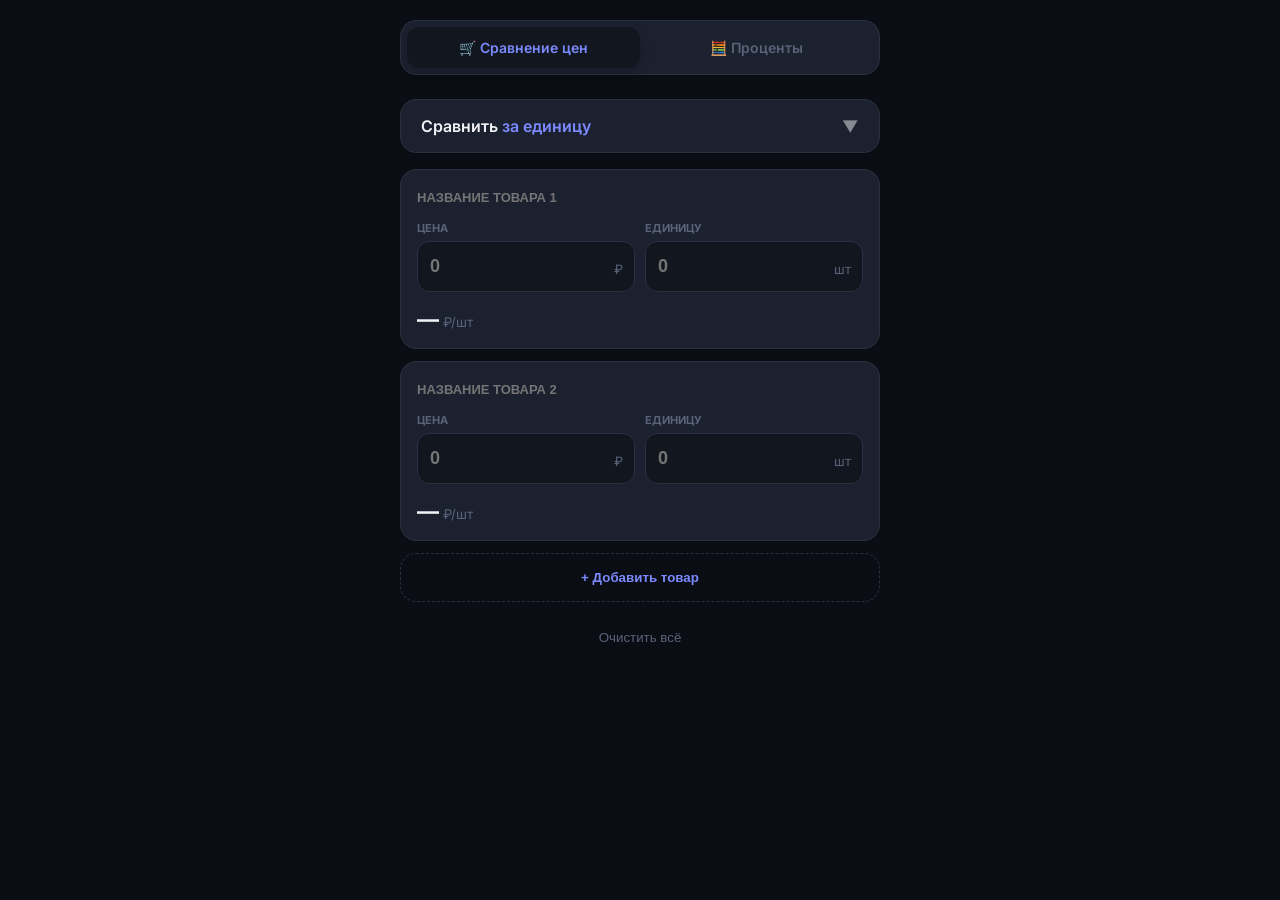
==== index.html @ d986598d "Merge pull request #1 from Thathouroff/main feat: add percent calculator and PWA support" ====
<!DOCTYPE html>
<html lang="ru">
<head>
    <meta charset="UTF-8">
    <meta name="viewport" content="width=device-width, initial-scale=1.0, maximum-scale=1.0, user-scalable=no, viewport-fit=cover">
    <meta name="theme-color" content="#0a0e14">
    <meta name="apple-mobile-web-app-capable" content="yes">
    <meta name="apple-mobile-web-app-status-bar-style" content="black-translucent">
    <link rel="apple-touch-icon" href="https://cdn-icons-png.flaticon.com/512/2311/2311931.png">
    <link rel="manifest" href="./manifest.json">
    <title>Калькулятор цен</title>
    
    <link href="https://fonts.googleapis.com/css2?family=Inter:wght@400;500;600;700&display=swap" rel="stylesheet">
    <style>
        * { margin: 0; padding: 0; box-sizing: border-box; -webkit-tap-highlight-color: transparent; }
        
        :root {
            --bg: #0a0e14; --card: #1c2130; --input: #12171f;
            --border: #2a3040; --text: #f0f2f5; --muted: #5a6278;
            --accent: #7c8aff; --accent-glow: rgba(124, 138, 255, 0.15);
            --green: #4ade80; --green-glow: rgba(74, 222, 128, 0.12);
            --red: #f87171; --radius: 16px;
        }

        body { font-family: 'Inter', sans-serif; background: var(--bg); color: var(--text); min-height: 100vh; padding: 20px 16px; }
        .app-container { max-width: 480px; margin: 0 auto; padding-bottom: 40px; }
        
        /* Tabs */
        .tabs-container { display: flex; max-width: 480px; margin: 0 auto 24px auto; background: var(--card); border-radius: var(--radius); border: 1px solid var(--border); padding: 6px; }
        .tab { flex: 1; text-align: center; padding: 12px; font-weight: 600; font-size: 14px; border-radius: 12px; cursor: pointer; color: var(--muted); transition: 0.3s; }
        .tab.active { background: var(--input); color: var(--accent); box-shadow: 0 4px 12px rgba(0,0,0,0.2); }

        /* Selector */
        .mode-selector { background: var(--card); border-radius: var(--radius); border: 1px solid var(--border); margin-bottom: 16px; overflow: hidden; }
        .mode-header { padding: 16px 20px; display: flex; justify-content: space-between; cursor: pointer; font-weight: 600; }
        .mode-options { max-height: 0; transition: 0.3s ease; overflow: hidden; }
        .open .mode-options { max-height: 200px; }
        .mode-option { padding: 14px 20px; border-top: 1px solid var(--border); display: flex; justify-content: space-between; font-size: 15px; cursor: pointer; }
        .mode-option.active { color: var(--accent); }
        .mode-option:hover { background: var(--input); }

        /* Card */
        .product-card { background: var(--card); border-radius: var(--radius); border: 1px solid var(--border); padding: 16px; margin-bottom: 12px; transition: 0.3s ease; }
        .product-card.best-deal { border-color: var(--green); background: linear-gradient(135deg, var(--card), rgba(74, 222, 128, 0.05)); }
        .card-head { display: flex; justify-content: space-between; margin-bottom: 12px; align-items: center; }
        
        /* Inputs */
        .input-row { display: flex; gap: 10px; }
        .input-group { flex: 1; position: relative; }
        .input-group label { display: block; font-size: 11px; color: var(--muted); margin-bottom: 6px; font-weight: 700; text-transform: uppercase; }
        .input-group input, .input-group select { 
            width: 100%; padding: 14px 12px; background: var(--input); border: 1px solid var(--border); 
            border-radius: 12px; color: #fff; font-size: 18px; font-weight: 600; outline: none; transition: 0.2s; 
        }
        .input-group select { font-size: 15px; appearance: none; }
        .input-group input:focus, .input-group select:focus { border-color: var(--accent); background: #161c26; box-shadow: 0 0 0 4px var(--accent-glow); }
        .input-suffix { position: absolute; right: 12px; bottom: 15px; color: var(--muted); font-size: 13px; pointer-events: none; }

        /* Results */
        .res-row { display: flex; justify-content: space-between; align-items: center; margin-top: 14px; }
        .price-val { font-size: 22px; font-weight: 700; }
        .best-badge { background: var(--green-glow); color: var(--green); font-size: 12px; font-weight: 600; padding: 4px 10px; border-radius: 20px; }
        .worse-badge { color: var(--red); font-size: 12px; font-weight: 500; }

        .add-btn, .calc-btn { width: 100%; padding: 16px; border-radius: var(--radius); font-weight: 600; cursor: pointer; transition: 0.2s; }
        .add-btn { background: none; border: 1px dashed var(--border); color: var(--accent); margin-bottom: 12px; }
        .clear-btn { width: 100%; padding: 16px; background: none; border: none; color: var(--muted); font-weight: 500; cursor: pointer; margin-bottom: 24px; }
        .calc-btn { background: var(--accent); border: none; color: #fff; font-size: 16px; margin-bottom: 24px; box-shadow: 0 4px 12px var(--accent-glow); }
        .calc-btn:active { transform: scale(0.98); }

        .summary { background: var(--card); border-radius: var(--radius); padding: 18px; border: 1px solid var(--border); display: none; }
        .visible { display: block; animation: fadeIn 0.3s; }
        .verdict { background: var(--green-glow); padding: 14px; border-radius: 12px; color: var(--green); font-weight: 600; margin-bottom: 12px; }
        
        @keyframes fadeIn { from { opacity: 0; transform: translateY(10px); } to { opacity: 1; transform: translateY(0); } }
        .delete-btn { color: var(--red); background: rgba(248, 113, 113, 0.1); border: none; width: 28px; height: 28px; border-radius: 50%; cursor: pointer; display: flex; align-items: center; justify-content: center; font-size: 18px; line-height: 1; }
        
        input::-webkit-inner-spin-button, input::-webkit-outer-spin-button { -webkit-appearance: none; margin: 0; }
        input[type=number], input[type=text] { -moz-appearance: textfield; }
    </style>
</head>
<body>
    <div class="tabs-container">
        <div class="tab active" onclick="switchTab('price')">🛒 Сравнение цен</div>
        <div class="tab" onclick="switchTab('percent')">🧮 Проценты</div>
    </div>

    <!-- APP 1: PRICE CALCULATOR -->
    <div class="app-container" id="priceApp">
        <div class="mode-selector" id="modeSelector">
            <div class="mode-header" onclick="this.parentElement.classList.toggle('open')">
                <span>Сравнить <span id="modeLabel" style="color:var(--accent)">за единицу</span></span>
                <span style="opacity: 0.5;">▼</span>
            </div>
            <div class="mode-options">
                <div class="mode-option" onclick="setMode('kg')">за килограмм <span>кг</span></div>
                <div class="mode-option" onclick="setMode('liter')">за литр <span>л</span></div>
                <div class="mode-option" onclick="setMode('unit')">за единицу <span>шт</span></div>
            </div>
        </div>

        <div id="productsContainer"></div>
        <button class="add-btn" onclick="addProduct()">+ Добавить товар</button>
        <button class="clear-btn" onclick="clearAll()">Очистить всё</button>

        <div class="summary" id="summaryCard">
            <div id="verdictText" class="verdict"></div>
        </div>
    </div>

    <!-- APP 2: PERCENT CALCULATOR -->
    <div class="app-container" id="percentApp" style="display: none;">
        <div class="mode-selector" style="margin-bottom: 16px; overflow: visible;">
            <div class="input-group" style="padding: 16px;">
                <label>Что вычислить</label>
                <select id="pctOp" onchange="renderPct()">
                    <option value="1">Найти процент от числа</option>
                    <option value="2">Сколько процентов составляет число от числа</option>
                    <option value="3">Прибавить процент к числу</option>
                    <option value="4">Вычесть процент из числа</option>
                    <option value="5">На сколько % одно число больше другого</option>
                    <option value="6">На сколько % одно число меньше другого</option>
                    <option value="7">Найти 100 процентов</option>
                    <option value="8">Найти процентное изменение числа</option>
                </select>
            </div>
        </div>

        <div class="product-card" style="margin-bottom: 24px;">
            <div class="card-head"><span style="color: #8b93a6; font-size: 11px; font-weight: 700; text-transform: uppercase;">Значения</span></div>
            <div class="input-row" style="align-items: center; margin-bottom: 16px;">
                <div class="input-group">
                    <input type="text" id="pctIn1" placeholder="0" inputmode="decimal">
                </div>
                <div id="pctSep" style="color: var(--muted); font-weight: 600; font-size: 14px; padding: 0 4px; text-align: center; white-space: nowrap;">% от</div>
                <div class="input-group">
                    <input type="text" id="pctIn2" placeholder="0" inputmode="decimal">
                </div>
                <div id="pctEnd" style="color: var(--muted); font-weight: 600; font-size: 14px; padding-left: 8px; display: none;">%</div>
            </div>

            <div class="input-group" style="display: flex; align-items: center; gap: 12px;">
                <label style="margin: 0;">Округлять до</label>
                <select id="pctRound" style="padding: 10px 12px; flex: 0 0 60px;">
                    <option value="0">0</option>
                    <option value="1">1</option>
                    <option value="2" selected>2</option>
                    <option value="3">3</option>
                    <option value="4">4</option>
                </select>
                <span style="font-size: 12px; color: var(--muted);">знаков</span>
            </div>
        </div>

        <button class="calc-btn" onclick="calcPct()">РАССЧИТАТЬ</button>

        <div class="summary" id="pctResultCard">
            <div id="pctResultText" class="verdict" style="font-size: 28px; text-align: center; padding: 20px;">0</div>
            <div id="pctFormula" style="text-align: center; color: var(--muted); font-size: 14px; margin-top: 8px;"></div>
        </div>
    </div>

    <script>
        // --- PWA КОНФИГУРАЦИЯ ---
        if ('serviceWorker' in navigator) {
            navigator.serviceWorker.register('./sw.js').catch(err => console.error('SW Error', err));
        }

        const haptic = (ms) => { if (navigator.vibrate) navigator.vibrate(ms); };
        function parseInput(val) { return parseFloat(val.toString().replace(',', '.')); }

        // --- ЛОГИКА ВКЛАДОК ---
        function switchTab(tab) {
            haptic(10);
            document.querySelectorAll('.tab').forEach(t => t.classList.remove('active'));
            document.querySelector(`.tab[onclick="switchTab('${tab}')"]`).classList.add('active');
            document.getElementById('priceApp').style.display = tab === 'price' ? 'block' : 'none';
            document.getElementById('percentApp').style.display = tab === 'percent' ? 'block' : 'none';
            localStorage.setItem('activeTab', tab);
        }
        switchTab(localStorage.getItem('activeTab') || 'price');

        // --- ЛОГИКА ЦЕН ---
        let mode = localStorage.getItem('priceMode') || 'unit';
        let products = JSON.parse(localStorage.getItem('priceProducts')) || [
            { id: 1, name: '', p: '', q: '' }, { id: 2, name: '', p: '', q: '' }
        ];
        const conf = {
            kg: { label: 'за килограмм', s: 'г', res: '₽/кг', mult: 1000 },
            liter: { label: 'за литр', s: 'мл', res: '₽/л', mult: 1000 },
            unit: { label: 'за единицу', s: 'шт', res: '₽/шт', mult: 1 }
        };

        function setMode(m) {
            mode = m; localStorage.setItem('priceMode', m); haptic(15);
            document.getElementById('modeSelector').classList.remove('open');
            render();
        }

        function addProduct() {
            haptic(20); products.push({ id: Date.now(), name: '', p: '', q: '' }); render();
        }

        function removeProduct(id) {
            haptic([10, 30, 10]); products = products.filter(p => p.id !== id); render();
        }

        function clearAll() {
            haptic([20, 40, 20]);
            products = [{ id: Date.now(), name: '', p: '', q: '' }, { id: Date.now()+1, name: '', p: '', q: '' }];
            render();
        }

        function update(id, f, v) {
            const item = products.find(p => p.id === id);
            if (item) { item[f] = v; calculate(); }
        }

        function calculate() {
            localStorage.setItem('priceProducts', JSON.stringify(products));
            const vals = products.map(p => {
                const price = parseInput(p.p); const qty = parseInput(p.q);
                if (isNaN(price) || isNaN(qty) || qty <= 0) return 0;
                const res = (price / qty) * conf[mode].mult;
                return isNaN(res) || !isFinite(res) || res <= 0 ? 0 : res;
            });
            const valid = vals.filter(v => v > 0);
            const min = valid.length ? Math.min(...valid) : Infinity;

            products.forEach((p, i) => {
                const card = document.querySelector(`[data-id="${p.id}"]`);
                if(!card) return;
                const cur = vals[i];
                card.classList.remove('best-deal');
                const badge = card.querySelector('.badge-box'); badge.innerHTML = '';
                
                if (cur > 0) {
                    card.querySelector('.price-val').textContent = cur < 10 ? cur.toFixed(2) : Math.round(cur);
                    if (cur === min && valid.length > 1) {
                        card.classList.add('best-deal'); badge.innerHTML = '<span class="best-badge">Выгодно</span>';
                    } else if (cur > min && min !== Infinity) {
                        badge.innerHTML = `<span class="worse-badge">+${Math.round((cur-min)/min*100)}%</span>`;
                    }
                } else { card.querySelector('.price-val').textContent = '—'; }
            });

            const sum = document.getElementById('summaryCard');
            if (valid.length > 1) {
                sum.classList.add('visible');
                const bestIdx = vals.indexOf(min);
                const bestName = products[bestIdx].name || `Товар ${bestIdx + 1}`;
                document.getElementById('verdictText').textContent = `${bestName} — самый выгодный`;
            } else sum.classList.remove('visible');
        }

        function render() {
            document.getElementById('modeLabel').textContent = conf[mode].label;
            document.getElementById('productsContainer').innerHTML = products.map((p, i) => `
                <div class="product-card" data-id="${p.id}">
                    <div class="card-head">
                        <input type="text" value="${p.name}" oninput="update(${p.id},'name',this.value)" placeholder="Название товара ${i + 1}" style="background:transparent; border:none; color:#8b93a6; font-size:13px; font-weight:600; text-transform:uppercase; outline:none; width: 70%; padding: 4px 0;">
                        ${products.length > 2 ? `<button class="delete-btn" onclick="removeProduct(${p.id})">×</button>` : ''}
                    </div>
                    <div class="input-row">
                        <div class="input-group"><label>ЦЕНА</label><input type="text" value="${p.p}" oninput="update(${p.id},'p',this.value)" placeholder="0" inputmode="decimal"><span class="input-suffix">₽</span></div>
                        <div class="input-group"><label>${conf[mode].label.split(' ')[1].toUpperCase()}</label><input type="text" value="${p.q}" oninput="update(${p.id},'q',this.value)" placeholder="0" inputmode="decimal"><span class="input-suffix">${conf[mode].s}</span></div>
                    </div>
                    <div class="res-row"><div><span class="price-val">—</span> <small style="color:var(--muted)">${conf[mode].res}</small></div><div class="badge-box"></div></div>
                </div>`).join('');
            calculate();
        }
        render();

        // --- ЛОГИКА ПРОЦЕНТОВ ---
        const pctLabels = {
            "1": { p1: "процент", p2: "число", sep: "% от", end: "" },
            "2": { p1: "число 1", p2: "число 2", sep: "от", end: "" },
            "3": { p1: "число", p2: "процент", sep: "+", end: "%" },
            "4": { p1: "число", p2: "процент", sep: "-", end: "%" },
            "5": { p1: "число 1", p2: "число 2", sep: "больше чем", end: "" },
            "6": { p1: "число 1", p2: "число 2", sep: "меньше чем", end: "" },
            "7": { p1: "число", p2: "процент", sep: "это", end: "%" },
            "8": { p1: "было", p2: "стало", sep: "→", end: "" }
        };

        function renderPct() {
            const op = document.getElementById('pctOp').value;
            const c = pctLabels[op];
            
            document.getElementById('pctSep').textContent = c.sep;
            document.getElementById('pctIn1').placeholder = c.p1;
            document.getElementById('pctIn2').placeholder = c.p2;
            
            if(c.end) {
                document.getElementById('pctEnd').textContent = c.end;
                document.getElementById('pctEnd').style.display = 'block';
            } else {
                document.getElementById('pctEnd').style.display = 'none';
            }
            document.getElementById('pctResultCard').classList.remove('visible');
        }

        function calcPct() {
            haptic(20);
            const op = document.getElementById('pctOp').value;
            const v1 = parseInput(document.getElementById('pctIn1').value);
            const v2 = parseInput(document.getElementById('pctIn2').value);
            const round = parseInt(document.getElementById('pctRound').value);
            
            if (isNaN(v1) || isNaN(v2)) return;

            let res = 0; let formula = "";
            switch(op) {
                case "1": res = (v1 / 100) * v2; formula = `${v1}% от ${v2}`; break;
                case "2": res = (v1 / v2) * 100; formula = `${v1} от ${v2}`; break;
                case "3": res = v1 + (v1 * v2 / 100); formula = `${v1} + ${v2}%`; break;
                case "4": res = v1 - (v1 * v2 / 100); formula = `${v1} - ${v2}%`; break;
                case "5": res = ((v1 - v2) / v2) * 100; formula = `На сколько ${v1} больше ${v2}`; break;
                case "6": res = ((v2 - v1) / v2) * 100; formula = `На сколько ${v1} меньше ${v2}`; break;
                case "7": res = (v1 / v2) * 100; formula = `Если ${v1} это ${v2}%, то 100%`; break;
                case "8": res = ((v2 - v1) / Math.abs(v1)) * 100; formula = `Изменение от ${v1} до ${v2}`; break;
            }

            const factor = Math.pow(10, round);
            let finalRes = Math.round(res * factor) / factor;
            let displayRes = finalRes.toString();
            
            if (["2", "5", "6", "8"].includes(op)) displayRes += "%";
            if (op === "8" && finalRes > 0) displayRes = "+" + displayRes;

            document.getElementById('pctResultText').textContent = displayRes;
            document.getElementById('pctFormula').textContent = formula;
            document.getElementById('pctResultCard').classList.add('visible');
        }
        renderPct();
    </script>
</body>
</html>
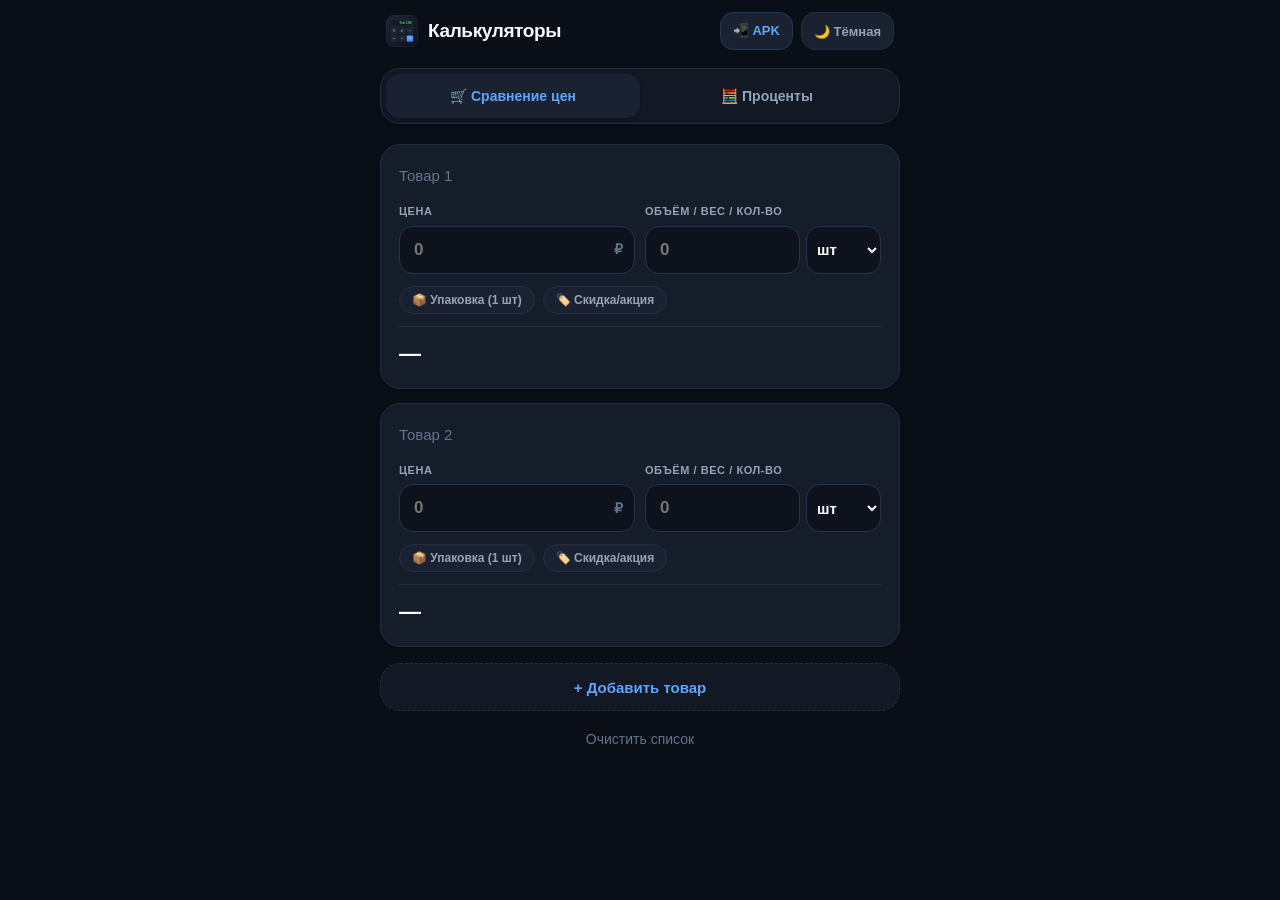
==== commit 174c158e: "feat: Price & Percent Calculator v2.0.0 - Modular PWA, smart pricing, 12 percent modes, Android APK " ====
--- a/index.html
+++ b/index.html
@@ -1,338 +1,69 @@
 <!DOCTYPE html>
-<html lang="ru">
+<html lang="ru" data-theme="dark">
 <head>
     <meta charset="UTF-8">
-    <meta name="viewport" content="width=device-width, initial-scale=1.0, maximum-scale=1.0, user-scalable=no, viewport-fit=cover">
-    <meta name="theme-color" content="#0a0e14">
+    <meta name="viewport" content="width=device-width, initial-scale=1.0, viewport-fit=cover">
+    <meta http-equiv="Content-Security-Policy" content="default-src 'self'; script-src 'self'; style-src 'self'; img-src 'self' data:; font-src 'self'; manifest-src 'self'; connect-src 'self'; base-uri 'none'; form-action 'none'; object-src 'none';">
+    <meta name="theme-color" content="#0a0e17">
+    <meta name="color-scheme" content="dark light">
     <meta name="apple-mobile-web-app-capable" content="yes">
     <meta name="apple-mobile-web-app-status-bar-style" content="black-translucent">
-    <link rel="apple-touch-icon" href="https://cdn-icons-png.flaticon.com/512/2311/2311931.png">
+    <meta name="description" content="Умный калькулятор выгодных цен и универсальный калькулятор процентов">
+    <link rel="icon" type="image/svg+xml" href="./icons/icon.svg">
+    <link rel="apple-touch-icon" href="./icons/icon-192.png">
     <link rel="manifest" href="./manifest.json">
-    <title>Калькулятор цен</title>
-    
-    <link href="https://fonts.googleapis.com/css2?family=Inter:wght@400;500;600;700&display=swap" rel="stylesheet">
-    <style>
-        * { margin: 0; padding: 0; box-sizing: border-box; -webkit-tap-highlight-color: transparent; }
-        
-        :root {
-            --bg: #0a0e14; --card: #1c2130; --input: #12171f;
-            --border: #2a3040; --text: #f0f2f5; --muted: #5a6278;
-            --accent: #7c8aff; --accent-glow: rgba(124, 138, 255, 0.15);
-            --green: #4ade80; --green-glow: rgba(74, 222, 128, 0.12);
-            --red: #f87171; --radius: 16px;
-        }
-
-        body { font-family: 'Inter', sans-serif; background: var(--bg); color: var(--text); min-height: 100vh; padding: 20px 16px; }
-        .app-container { max-width: 480px; margin: 0 auto; padding-bottom: 40px; }
-        
-        /* Tabs */
-        .tabs-container { display: flex; max-width: 480px; margin: 0 auto 24px auto; background: var(--card); border-radius: var(--radius); border: 1px solid var(--border); padding: 6px; }
-        .tab { flex: 1; text-align: center; padding: 12px; font-weight: 600; font-size: 14px; border-radius: 12px; cursor: pointer; color: var(--muted); transition: 0.3s; }
-        .tab.active { background: var(--input); color: var(--accent); box-shadow: 0 4px 12px rgba(0,0,0,0.2); }
-
-        /* Selector */
-        .mode-selector { background: var(--card); border-radius: var(--radius); border: 1px solid var(--border); margin-bottom: 16px; overflow: hidden; }
-        .mode-header { padding: 16px 20px; display: flex; justify-content: space-between; cursor: pointer; font-weight: 600; }
-        .mode-options { max-height: 0; transition: 0.3s ease; overflow: hidden; }
-        .open .mode-options { max-height: 200px; }
-        .mode-option { padding: 14px 20px; border-top: 1px solid var(--border); display: flex; justify-content: space-between; font-size: 15px; cursor: pointer; }
-        .mode-option.active { color: var(--accent); }
-        .mode-option:hover { background: var(--input); }
-
-        /* Card */
-        .product-card { background: var(--card); border-radius: var(--radius); border: 1px solid var(--border); padding: 16px; margin-bottom: 12px; transition: 0.3s ease; }
-        .product-card.best-deal { border-color: var(--green); background: linear-gradient(135deg, var(--card), rgba(74, 222, 128, 0.05)); }
-        .card-head { display: flex; justify-content: space-between; margin-bottom: 12px; align-items: center; }
-        
-        /* Inputs */
-        .input-row { display: flex; gap: 10px; }
-        .input-group { flex: 1; position: relative; }
-        .input-group label { display: block; font-size: 11px; color: var(--muted); margin-bottom: 6px; font-weight: 700; text-transform: uppercase; }
-        .input-group input, .input-group select { 
-            width: 100%; padding: 14px 12px; background: var(--input); border: 1px solid var(--border); 
-            border-radius: 12px; color: #fff; font-size: 18px; font-weight: 600; outline: none; transition: 0.2s; 
-        }
-        .input-group select { font-size: 15px; appearance: none; }
-        .input-group input:focus, .input-group select:focus { border-color: var(--accent); background: #161c26; box-shadow: 0 0 0 4px var(--accent-glow); }
-        .input-suffix { position: absolute; right: 12px; bottom: 15px; color: var(--muted); font-size: 13px; pointer-events: none; }
-
-        /* Results */
-        .res-row { display: flex; justify-content: space-between; align-items: center; margin-top: 14px; }
-        .price-val { font-size: 22px; font-weight: 700; }
-        .best-badge { background: var(--green-glow); color: var(--green); font-size: 12px; font-weight: 600; padding: 4px 10px; border-radius: 20px; }
-        .worse-badge { color: var(--red); font-size: 12px; font-weight: 500; }
-
-        .add-btn, .calc-btn { width: 100%; padding: 16px; border-radius: var(--radius); font-weight: 600; cursor: pointer; transition: 0.2s; }
-        .add-btn { background: none; border: 1px dashed var(--border); color: var(--accent); margin-bottom: 12px; }
-        .clear-btn { width: 100%; padding: 16px; background: none; border: none; color: var(--muted); font-weight: 500; cursor: pointer; margin-bottom: 24px; }
-        .calc-btn { background: var(--accent); border: none; color: #fff; font-size: 16px; margin-bottom: 24px; box-shadow: 0 4px 12px var(--accent-glow); }
-        .calc-btn:active { transform: scale(0.98); }
-
-        .summary { background: var(--card); border-radius: var(--radius); padding: 18px; border: 1px solid var(--border); display: none; }
-        .visible { display: block; animation: fadeIn 0.3s; }
-        .verdict { background: var(--green-glow); padding: 14px; border-radius: 12px; color: var(--green); font-weight: 600; margin-bottom: 12px; }
-        
-        @keyframes fadeIn { from { opacity: 0; transform: translateY(10px); } to { opacity: 1; transform: translateY(0); } }
-        .delete-btn { color: var(--red); background: rgba(248, 113, 113, 0.1); border: none; width: 28px; height: 28px; border-radius: 50%; cursor: pointer; display: flex; align-items: center; justify-content: center; font-size: 18px; line-height: 1; }
-        
-        input::-webkit-inner-spin-button, input::-webkit-outer-spin-button { -webkit-appearance: none; margin: 0; }
-        input[type=number], input[type=text] { -moz-appearance: textfield; }
-    </style>
+    <title>Калькулятор цен и процентов</title>
+    <link rel="stylesheet" href="./css/app.css">
 </head>
 <body>
-    <div class="tabs-container">
-        <div class="tab active" onclick="switchTab('price')">🛒 Сравнение цен</div>
-        <div class="tab" onclick="switchTab('percent')">🧮 Проценты</div>
+    <div class="app-container">
+        <!-- Header -->
+        <header class="app-header">
+            <div class="brand-title">
+                <img src="./icons/icon.svg" alt="" class="brand-icon" width="32" height="32">
+                <h1 class="brand-name">Калькуляторы</h1>
+            </div>
+            <div class="header-actions">
+                <a id="apkDownloadBtn" class="apk-btn" href="https://github.com/thathouroff-create/price/releases/latest/download/PriceCalc.apk" download>
+                    📲 APK
+                </a>
+                <button type="button" id="themeToggleBtn" class="theme-btn" aria-label="Сменить тему оформления">
+                    🌙 Тёмная
+                </button>
+            </div>
+        </header>
+
+        <!-- Navigation Tabs -->
+        <nav class="tabs-nav" role="tablist" aria-label="Режимы калькулятора">
+            <button type="button" class="tab-btn" role="tab" id="tabPrice" data-tab="price" aria-selected="true" aria-controls="panelPrice" tabindex="0">
+                🛒 Сравнение цен
+            </button>
+            <button type="button" class="tab-btn" role="tab" id="tabPercent" data-tab="percent" aria-selected="false" aria-controls="panelPercent" tabindex="-1">
+                🧮 Проценты
+            </button>
+        </nav>
+
+        <!-- Main Content -->
+        <main>
+            <!-- Panel 1: Price Comparison -->
+            <section class="tab-panel active" role="tabpanel" id="panelPrice" aria-labelledby="tabPrice"></section>
+
+            <!-- Panel 2: Percent Calculator -->
+            <section class="tab-panel" role="tabpanel" id="panelPercent" aria-labelledby="tabPercent"></section>
+        </main>
     </div>
 
-    <!-- APP 1: PRICE CALCULATOR -->
-    <div class="app-container" id="priceApp">
-        <div class="mode-selector" id="modeSelector">
-            <div class="mode-header" onclick="this.parentElement.classList.toggle('open')">
-                <span>Сравнить <span id="modeLabel" style="color:var(--accent)">за единицу</span></span>
-                <span style="opacity: 0.5;">▼</span>
-            </div>
-            <div class="mode-options">
-                <div class="mode-option" onclick="setMode('kg')">за килограмм <span>кг</span></div>
-                <div class="mode-option" onclick="setMode('liter')">за литр <span>л</span></div>
-                <div class="mode-option" onclick="setMode('unit')">за единицу <span>шт</span></div>
-            </div>
-        </div>
-
-        <div id="productsContainer"></div>
-        <button class="add-btn" onclick="addProduct()">+ Добавить товар</button>
-        <button class="clear-btn" onclick="clearAll()">Очистить всё</button>
-
-        <div class="summary" id="summaryCard">
-            <div id="verdictText" class="verdict"></div>
-        </div>
+    <!-- Global Toast Notification -->
+    <div id="globalToast" class="toast-msg" role="status" aria-live="polite">
+        <span class="toast-text"></span>
+        <button type="button" class="toast-action-btn" style="display: none;"></button>
     </div>
 
-    <!-- APP 2: PERCENT CALCULATOR -->
-    <div class="app-container" id="percentApp" style="display: none;">
-        <div class="mode-selector" style="margin-bottom: 16px; overflow: visible;">
-            <div class="input-group" style="padding: 16px;">
-                <label>Что вычислить</label>
-                <select id="pctOp" onchange="renderPct()">
-                    <option value="1">Найти процент от числа</option>
-                    <option value="2">Сколько процентов составляет число от числа</option>
-                    <option value="3">Прибавить процент к числу</option>
-                    <option value="4">Вычесть процент из числа</option>
-                    <option value="5">На сколько % одно число больше другого</option>
-                    <option value="6">На сколько % одно число меньше другого</option>
-                    <option value="7">Найти 100 процентов</option>
-                    <option value="8">Найти процентное изменение числа</option>
-                </select>
-            </div>
-        </div>
-
-        <div class="product-card" style="margin-bottom: 24px;">
-            <div class="card-head"><span style="color: #8b93a6; font-size: 11px; font-weight: 700; text-transform: uppercase;">Значения</span></div>
-            <div class="input-row" style="align-items: center; margin-bottom: 16px;">
-                <div class="input-group">
-                    <input type="text" id="pctIn1" placeholder="0" inputmode="decimal">
-                </div>
-                <div id="pctSep" style="color: var(--muted); font-weight: 600; font-size: 14px; padding: 0 4px; text-align: center; white-space: nowrap;">% от</div>
-                <div class="input-group">
-                    <input type="text" id="pctIn2" placeholder="0" inputmode="decimal">
-                </div>
-                <div id="pctEnd" style="color: var(--muted); font-weight: 600; font-size: 14px; padding-left: 8px; display: none;">%</div>
-            </div>
-
-            <div class="input-group" style="display: flex; align-items: center; gap: 12px;">
-                <label style="margin: 0;">Округлять до</label>
-                <select id="pctRound" style="padding: 10px 12px; flex: 0 0 60px;">
-                    <option value="0">0</option>
-                    <option value="1">1</option>
-                    <option value="2" selected>2</option>
-                    <option value="3">3</option>
-                    <option value="4">4</option>
-                </select>
-                <span style="font-size: 12px; color: var(--muted);">знаков</span>
-            </div>
-        </div>
-
-        <button class="calc-btn" onclick="calcPct()">РАССЧИТАТЬ</button>
-
-        <div class="summary" id="pctResultCard">
-            <div id="pctResultText" class="verdict" style="font-size: 28px; text-align: center; padding: 20px;">0</div>
-            <div id="pctFormula" style="text-align: center; color: var(--muted); font-size: 14px; margin-top: 8px;"></div>
-        </div>
-    </div>
-
-    <script>
-        // --- PWA КОНФИГУРАЦИЯ ---
-        if ('serviceWorker' in navigator) {
-            navigator.serviceWorker.register('./sw.js').catch(err => console.error('SW Error', err));
-        }
-
-        const haptic = (ms) => { if (navigator.vibrate) navigator.vibrate(ms); };
-        function parseInput(val) { return parseFloat(val.toString().replace(',', '.')); }
-
-        // --- ЛОГИКА ВКЛАДОК ---
-        function switchTab(tab) {
-            haptic(10);
-            document.querySelectorAll('.tab').forEach(t => t.classList.remove('active'));
-            document.querySelector(`.tab[onclick="switchTab('${tab}')"]`).classList.add('active');
-            document.getElementById('priceApp').style.display = tab === 'price' ? 'block' : 'none';
-            document.getElementById('percentApp').style.display = tab === 'percent' ? 'block' : 'none';
-            localStorage.setItem('activeTab', tab);
-        }
-        switchTab(localStorage.getItem('activeTab') || 'price');
-
-        // --- ЛОГИКА ЦЕН ---
-        let mode = localStorage.getItem('priceMode') || 'unit';
-        let products = JSON.parse(localStorage.getItem('priceProducts')) || [
-            { id: 1, name: '', p: '', q: '' }, { id: 2, name: '', p: '', q: '' }
-        ];
-        const conf = {
-            kg: { label: 'за килограмм', s: 'г', res: '₽/кг', mult: 1000 },
-            liter: { label: 'за литр', s: 'мл', res: '₽/л', mult: 1000 },
-            unit: { label: 'за единицу', s: 'шт', res: '₽/шт', mult: 1 }
-        };
-
-        function setMode(m) {
-            mode = m; localStorage.setItem('priceMode', m); haptic(15);
-            document.getElementById('modeSelector').classList.remove('open');
-            render();
-        }
-
-        function addProduct() {
-            haptic(20); products.push({ id: Date.now(), name: '', p: '', q: '' }); render();
-        }
-
-        function removeProduct(id) {
-            haptic([10, 30, 10]); products = products.filter(p => p.id !== id); render();
-        }
-
-        function clearAll() {
-            haptic([20, 40, 20]);
-            products = [{ id: Date.now(), name: '', p: '', q: '' }, { id: Date.now()+1, name: '', p: '', q: '' }];
-            render();
-        }
-
-        function update(id, f, v) {
-            const item = products.find(p => p.id === id);
-            if (item) { item[f] = v; calculate(); }
-        }
-
-        function calculate() {
-            localStorage.setItem('priceProducts', JSON.stringify(products));
-            const vals = products.map(p => {
-                const price = parseInput(p.p); const qty = parseInput(p.q);
-                if (isNaN(price) || isNaN(qty) || qty <= 0) return 0;
-                const res = (price / qty) * conf[mode].mult;
-                return isNaN(res) || !isFinite(res) || res <= 0 ? 0 : res;
-            });
-            const valid = vals.filter(v => v > 0);
-            const min = valid.length ? Math.min(...valid) : Infinity;
-
-            products.forEach((p, i) => {
-                const card = document.querySelector(`[data-id="${p.id}"]`);
-                if(!card) return;
-                const cur = vals[i];
-                card.classList.remove('best-deal');
-                const badge = card.querySelector('.badge-box'); badge.innerHTML = '';
-                
-                if (cur > 0) {
-                    card.querySelector('.price-val').textContent = cur < 10 ? cur.toFixed(2) : Math.round(cur);
-                    if (cur === min && valid.length > 1) {
-                        card.classList.add('best-deal'); badge.innerHTML = '<span class="best-badge">Выгодно</span>';
-                    } else if (cur > min && min !== Infinity) {
-                        badge.innerHTML = `<span class="worse-badge">+${Math.round((cur-min)/min*100)}%</span>`;
-                    }
-                } else { card.querySelector('.price-val').textContent = '—'; }
-            });
-
-            const sum = document.getElementById('summaryCard');
-            if (valid.length > 1) {
-                sum.classList.add('visible');
-                const bestIdx = vals.indexOf(min);
-                const bestName = products[bestIdx].name || `Товар ${bestIdx + 1}`;
-                document.getElementById('verdictText').textContent = `${bestName} — самый выгодный`;
-            } else sum.classList.remove('visible');
-        }
-
-        function render() {
-            document.getElementById('modeLabel').textContent = conf[mode].label;
-            document.getElementById('productsContainer').innerHTML = products.map((p, i) => `
-                <div class="product-card" data-id="${p.id}">
-                    <div class="card-head">
-                        <input type="text" value="${p.name}" oninput="update(${p.id},'name',this.value)" placeholder="Название товара ${i + 1}" style="background:transparent; border:none; color:#8b93a6; font-size:13px; font-weight:600; text-transform:uppercase; outline:none; width: 70%; padding: 4px 0;">
-                        ${products.length > 2 ? `<button class="delete-btn" onclick="removeProduct(${p.id})">×</button>` : ''}
-                    </div>
-                    <div class="input-row">
-                        <div class="input-group"><label>ЦЕНА</label><input type="text" value="${p.p}" oninput="update(${p.id},'p',this.value)" placeholder="0" inputmode="decimal"><span class="input-suffix">₽</span></div>
-                        <div class="input-group"><label>${conf[mode].label.split(' ')[1].toUpperCase()}</label><input type="text" value="${p.q}" oninput="update(${p.id},'q',this.value)" placeholder="0" inputmode="decimal"><span class="input-suffix">${conf[mode].s}</span></div>
-                    </div>
-                    <div class="res-row"><div><span class="price-val">—</span> <small style="color:var(--muted)">${conf[mode].res}</small></div><div class="badge-box"></div></div>
-                </div>`).join('');
-            calculate();
-        }
-        render();
-
-        // --- ЛОГИКА ПРОЦЕНТОВ ---
-        const pctLabels = {
-            "1": { p1: "процент", p2: "число", sep: "% от", end: "" },
-            "2": { p1: "число 1", p2: "число 2", sep: "от", end: "" },
-            "3": { p1: "число", p2: "процент", sep: "+", end: "%" },
-            "4": { p1: "число", p2: "процент", sep: "-", end: "%" },
-            "5": { p1: "число 1", p2: "число 2", sep: "больше чем", end: "" },
-            "6": { p1: "число 1", p2: "число 2", sep: "меньше чем", end: "" },
-            "7": { p1: "число", p2: "процент", sep: "это", end: "%" },
-            "8": { p1: "было", p2: "стало", sep: "→", end: "" }
-        };
-
-        function renderPct() {
-            const op = document.getElementById('pctOp').value;
-            const c = pctLabels[op];
-            
-            document.getElementById('pctSep').textContent = c.sep;
-            document.getElementById('pctIn1').placeholder = c.p1;
-            document.getElementById('pctIn2').placeholder = c.p2;
-            
-            if(c.end) {
-                document.getElementById('pctEnd').textContent = c.end;
-                document.getElementById('pctEnd').style.display = 'block';
-            } else {
-                document.getElementById('pctEnd').style.display = 'none';
-            }
-            document.getElementById('pctResultCard').classList.remove('visible');
-        }
-
-        function calcPct() {
-            haptic(20);
-            const op = document.getElementById('pctOp').value;
-            const v1 = parseInput(document.getElementById('pctIn1').value);
-            const v2 = parseInput(document.getElementById('pctIn2').value);
-            const round = parseInt(document.getElementById('pctRound').value);
-            
-            if (isNaN(v1) || isNaN(v2)) return;
-
-            let res = 0; let formula = "";
-            switch(op) {
-                case "1": res = (v1 / 100) * v2; formula = `${v1}% от ${v2}`; break;
-                case "2": res = (v1 / v2) * 100; formula = `${v1} от ${v2}`; break;
-                case "3": res = v1 + (v1 * v2 / 100); formula = `${v1} + ${v2}%`; break;
-                case "4": res = v1 - (v1 * v2 / 100); formula = `${v1} - ${v2}%`; break;
-                case "5": res = ((v1 - v2) / v2) * 100; formula = `На сколько ${v1} больше ${v2}`; break;
-                case "6": res = ((v2 - v1) / v2) * 100; formula = `На сколько ${v1} меньше ${v2}`; break;
-                case "7": res = (v1 / v2) * 100; formula = `Если ${v1} это ${v2}%, то 100%`; break;
-                case "8": res = ((v2 - v1) / Math.abs(v1)) * 100; formula = `Изменение от ${v1} до ${v2}`; break;
-            }
-
-            const factor = Math.pow(10, round);
-            let finalRes = Math.round(res * factor) / factor;
-            let displayRes = finalRes.toString();
-            
-            if (["2", "5", "6", "8"].includes(op)) displayRes += "%";
-            if (op === "8" && finalRes > 0) displayRes = "+" + displayRes;
-
-            document.getElementById('pctResultText').textContent = displayRes;
-            document.getElementById('pctFormula').textContent = formula;
-            document.getElementById('pctResultCard').classList.add('visible');
-        }
-        renderPct();
-    </script>
+    <!-- Application Scripts -->
+    <script src="./js/calc-core.js"></script>
+    <script src="./js/storage.js"></script>
+    <script src="./js/ui-price.js"></script>
+    <script src="./js/ui-percent.js"></script>
+    <script src="./js/app.js"></script>
 </body>
-</html>+</html>
--- a/css/app.css
+++ b/css/app.css
@@ -0,0 +1,742 @@
+/* ==========================================================================
+   Design System & Tokens: Price & Percent Calculator
+   WCAG AA Compliant, Bento Glassmorphic, Zero-Horizontal-Scroll, Mobile-First
+   ========================================================================== */
+
+:root {
+  --font-sans: -apple-system, BlinkMacSystemFont, 'Segoe UI', Roboto, Helvetica, Arial, sans-serif;
+  --radius-sm: 8px;
+  --radius-md: 14px;
+  --radius-lg: 20px;
+  --radius-pill: 9999px;
+
+  /* Dark Theme Tokens (Default) */
+  --bg: #0a0e17;
+  --bg-surface: #121824;
+  --bg-surface-elevated: #1a2232;
+  --card: #151c2a;
+  --card-border: #232d42;
+  --card-hover: #1b2436;
+  --input-bg: #0d121c;
+  --input-border: #26334a;
+  --input-focus: #3b82f6;
+
+  --text-primary: #f8fafc;
+  --text-secondary: #94a3b8;
+  --text-muted: #64748b;
+
+  --accent: #3b82f6;
+  --accent-light: #60a5fa;
+  --accent-glow: rgba(59, 130, 246, 0.2);
+
+  --green: #22c55e;
+  --green-light: #4ade80;
+  --green-glow: rgba(34, 197, 94, 0.16);
+  --green-border: rgba(34, 197, 94, 0.4);
+
+  --red: #ef4444;
+  --red-light: #f87171;
+  --red-glow: rgba(239, 68, 68, 0.16);
+
+  --amber: #f59e0b;
+  --amber-glow: rgba(245, 158, 11, 0.16);
+
+  --shadow-sm: 0 2px 4px rgba(0, 0, 0, 0.2);
+  --shadow-md: 0 4px 12px rgba(0, 0, 0, 0.35);
+  --shadow-lg: 0 8px 24px rgba(0, 0, 0, 0.45);
+}
+
+/* Light Theme Tokens */
+[data-theme="light"] {
+  --bg: #f8fafc;
+  --bg-surface: #ffffff;
+  --bg-surface-elevated: #f1f5f9;
+  --card: #ffffff;
+  --card-border: #e2e8f0;
+  --card-hover: #f8fafc;
+  --input-bg: #f8fafc;
+  --input-border: #cbd5e1;
+  --input-focus: #2563eb;
+
+  --text-primary: #0f172a;
+  --text-secondary: #475569;
+  --text-muted: #64748b;
+
+  --accent: #2563eb;
+  --accent-light: #3b82f6;
+  --accent-glow: rgba(37, 99, 235, 0.15);
+
+  --green: #16a34a;
+  --green-light: #22c55e;
+  --green-glow: rgba(22, 163, 74, 0.12);
+  --green-border: rgba(22, 163, 74, 0.3);
+
+  --shadow-sm: 0 1px 3px rgba(0, 0, 0, 0.08);
+  --shadow-md: 0 4px 12px rgba(0, 0, 0, 0.08);
+  --shadow-lg: 0 8px 24px rgba(0, 0, 0, 0.1);
+}
+
+/* Indigo Theme Tokens */
+[data-theme="indigo"] {
+  --bg: #0b0f19;
+  --bg-surface: #131b2e;
+  --bg-surface-elevated: #1a243d;
+  --card: #151e33;
+  --card-border: #243252;
+  --card-hover: #1c2742;
+  --input-bg: #0e1524;
+  --input-border: #283759;
+  --input-focus: #6366f1;
+
+  --text-primary: #f8fafc;
+  --text-secondary: #94a3b8;
+  --text-muted: #64748b;
+
+  --accent: #6366f1;
+  --accent-light: #818cf8;
+  --accent-glow: rgba(99, 102, 241, 0.22);
+}
+
+/* Base Reset */
+*, *::before, *::after {
+  margin: 0;
+  padding: 0;
+  box-sizing: border-box;
+  -webkit-tap-highlight-color: transparent;
+}
+
+html {
+  font-family: var(--font-sans);
+  background-color: var(--bg);
+  color: var(--text-primary);
+  line-height: 1.5;
+  -webkit-text-size-adjust: 100%;
+}
+
+body {
+  min-height: 100vh;
+  padding: env(safe-area-inset-top, 16px) env(safe-area-inset-right, 12px) calc(env(safe-area-inset-bottom, 24px) + 24px) env(safe-area-inset-left, 12px);
+  background-color: var(--bg);
+  display: flex;
+  flex-direction: column;
+  align-items: center;
+  overflow-x: hidden;
+}
+
+/* Main Container */
+.app-container {
+  width: 100%;
+  max-width: 520px;
+  margin: 0 auto;
+}
+
+/* App Header */
+.app-header {
+  display: flex;
+  justify-content: space-between;
+  align-items: center;
+  padding: 12px 6px 18px 6px;
+}
+
+.brand-title {
+  display: flex;
+  align-items: center;
+  gap: 10px;
+}
+
+.brand-icon {
+  width: 32px;
+  height: 32px;
+  border-radius: var(--radius-sm);
+  object-fit: cover;
+}
+
+.brand-name {
+  font-size: 19px;
+  font-weight: 700;
+  letter-spacing: -0.02em;
+  color: var(--text-primary);
+}
+
+.header-actions {
+  display: flex;
+  align-items: center;
+  gap: 8px;
+}
+
+.theme-btn, .apk-btn, .icon-btn {
+  background: var(--bg-surface-elevated);
+  border: 1px solid var(--card-border);
+  color: var(--text-secondary);
+  border-radius: var(--radius-md);
+  padding: 8px 12px;
+  font-size: 13px;
+  font-weight: 600;
+  cursor: pointer;
+  display: inline-flex;
+  align-items: center;
+  gap: 6px;
+  transition: all 0.2s ease;
+  min-height: 38px;
+  text-decoration: none;
+}
+
+.theme-btn:hover, .apk-btn:hover, .icon-btn:hover {
+  background: var(--card-hover);
+  color: var(--text-primary);
+  border-color: var(--accent);
+}
+
+.apk-btn {
+  color: var(--accent-light);
+  border-color: var(--accent-glow);
+}
+
+/* Nav Tabs */
+.tabs-nav {
+  display: flex;
+  background: var(--bg-surface);
+  border: 1px solid var(--card-border);
+  border-radius: var(--radius-lg);
+  padding: 5px;
+  margin-bottom: 20px;
+  box-shadow: var(--shadow-sm);
+  position: sticky;
+  top: env(safe-area-inset-top, 8px);
+  z-index: 10;
+}
+
+.tab-btn {
+  flex: 1;
+  display: flex;
+  align-items: center;
+  justify-content: center;
+  gap: 8px;
+  padding: 12px 8px;
+  font-size: 14px;
+  font-weight: 600;
+  color: var(--text-secondary);
+  background: transparent;
+  border: none;
+  border-radius: var(--radius-md);
+  cursor: pointer;
+  transition: all 0.2s cubic-bezier(0.4, 0, 0.2, 1);
+  min-height: 44px;
+}
+
+.tab-btn[aria-selected="true"] {
+  background: var(--bg-surface-elevated);
+  color: var(--accent-light);
+  box-shadow: var(--shadow-sm);
+}
+
+/* Cards & Sections */
+.tab-panel {
+  display: none;
+  animation: fadeIn 0.2s ease-out;
+}
+
+.tab-panel.active {
+  display: block;
+}
+
+@keyframes fadeIn {
+  from { opacity: 0; transform: translateY(4px); }
+  to { opacity: 1; transform: translateY(0); }
+}
+
+.bento-card {
+  background: var(--card);
+  border: 1px solid var(--card-border);
+  border-radius: var(--radius-lg);
+  padding: 18px;
+  margin-bottom: 14px;
+  box-shadow: var(--shadow-sm);
+  transition: border-color 0.2s ease, transform 0.15s ease;
+  position: relative;
+}
+
+.bento-card.best-deal {
+  border-color: var(--green);
+  background: linear-gradient(145deg, var(--card) 0%, rgba(34, 197, 94, 0.06) 100%);
+  box-shadow: 0 0 0 1px var(--green-border), var(--shadow-md);
+}
+
+.card-top {
+  display: flex;
+  justify-content: space-between;
+  align-items: center;
+  margin-bottom: 14px;
+}
+
+.item-name-input {
+  background: transparent;
+  border: none;
+  border-bottom: 1px dashed transparent;
+  color: var(--text-primary);
+  font-size: 15px;
+  font-weight: 600;
+  width: 75%;
+  padding: 4px 0;
+  outline: none;
+  transition: border-color 0.2s ease;
+}
+
+.item-name-input:focus {
+  border-bottom-color: var(--accent);
+}
+
+.item-name-input::placeholder {
+  color: var(--text-muted);
+  font-weight: 500;
+}
+
+.delete-card-btn {
+  background: var(--red-glow);
+  color: var(--red-light);
+  border: none;
+  width: 32px;
+  height: 32px;
+  border-radius: var(--radius-pill);
+  cursor: pointer;
+  display: flex;
+  align-items: center;
+  justify-content: center;
+  font-size: 18px;
+  font-weight: 700;
+  transition: all 0.2s ease;
+}
+
+.delete-card-btn:hover {
+  background: var(--red);
+  color: #fff;
+}
+
+/* Inputs & Form Rows */
+.input-grid {
+  display: grid;
+  grid-template-columns: 1fr 1fr;
+  gap: 10px;
+  margin-bottom: 12px;
+}
+
+.input-cell {
+  position: relative;
+  display: flex;
+  flex-direction: column;
+}
+
+.input-cell label {
+  font-size: 11px;
+  font-weight: 700;
+  color: var(--text-secondary);
+  text-transform: uppercase;
+  letter-spacing: 0.05em;
+  margin-bottom: 6px;
+}
+
+.input-with-addon {
+  position: relative;
+  display: flex;
+  align-items: center;
+}
+
+.app-input {
+  width: 100%;
+  padding: 12px 14px;
+  background: var(--input-bg);
+  border: 1px solid var(--input-border);
+  border-radius: var(--radius-md);
+  color: var(--text-primary);
+  font-size: 17px;
+  font-weight: 600;
+  outline: none;
+  transition: border-color 0.2s ease, box-shadow 0.2s ease;
+  min-height: 48px;
+}
+
+.app-input:focus {
+  border-color: var(--input-focus);
+  box-shadow: 0 0 0 3px var(--accent-glow);
+}
+
+.input-addon {
+  position: absolute;
+  right: 12px;
+  color: var(--text-muted);
+  font-size: 14px;
+  font-weight: 600;
+  pointer-events: none;
+}
+
+.app-select {
+  width: 100%;
+  padding: 12px 14px;
+  background: var(--input-bg);
+  border: 1px solid var(--input-border);
+  border-radius: var(--radius-md);
+  color: var(--text-primary);
+  font-size: 15px;
+  font-weight: 600;
+  outline: none;
+  cursor: pointer;
+  min-height: 48px;
+  transition: border-color 0.2s ease;
+}
+
+.app-select:focus {
+  border-color: var(--input-focus);
+}
+
+/* Extra Options (Multipack, Promo) */
+.options-strip {
+  display: flex;
+  gap: 8px;
+  margin-bottom: 12px;
+  flex-wrap: wrap;
+}
+
+.pill-toggle {
+  background: var(--bg-surface-elevated);
+  border: 1px solid var(--card-border);
+  color: var(--text-secondary);
+  border-radius: var(--radius-pill);
+  padding: 6px 12px;
+  font-size: 12px;
+  font-weight: 600;
+  cursor: pointer;
+  display: inline-flex;
+  align-items: center;
+  gap: 6px;
+  transition: all 0.2s ease;
+  user-select: none;
+}
+
+.pill-toggle.active {
+  background: var(--accent-glow);
+  color: var(--accent-light);
+  border-color: var(--accent);
+}
+
+.sub-panel {
+  background: var(--bg-surface);
+  border: 1px solid var(--card-border);
+  border-radius: var(--radius-md);
+  padding: 12px;
+  margin-bottom: 12px;
+  display: none;
+}
+
+.sub-panel.open {
+  display: block;
+}
+
+/* Card Result Row */
+.card-result-row {
+  display: flex;
+  justify-content: space-between;
+  align-items: center;
+  padding-top: 10px;
+  border-top: 1px solid var(--card-border);
+}
+
+.price-main-display {
+  display: flex;
+  align-items: baseline;
+  gap: 6px;
+}
+
+.price-num {
+  font-size: 22px;
+  font-weight: 700;
+  color: var(--text-primary);
+}
+
+.price-unit-tag {
+  font-size: 13px;
+  color: var(--text-secondary);
+}
+
+.badge-best {
+  background: var(--green-glow);
+  color: var(--green-light);
+  border: 1px solid var(--green-border);
+  padding: 5px 12px;
+  border-radius: var(--radius-pill);
+  font-size: 12px;
+  font-weight: 700;
+  display: inline-flex;
+  align-items: center;
+  gap: 4px;
+}
+
+.badge-worse {
+  color: var(--red-light);
+  font-size: 13px;
+  font-weight: 600;
+  display: inline-flex;
+  align-items: center;
+  gap: 4px;
+}
+
+.savings-hint {
+  font-size: 11px;
+  color: var(--text-muted);
+  margin-top: 2px;
+}
+
+/* Action Buttons */
+.action-btn-row {
+  display: grid;
+  grid-template-columns: 1fr;
+  gap: 10px;
+  margin: 16px 0 24px 0;
+}
+
+.btn-secondary {
+  background: var(--bg-surface);
+  border: 1px dashed var(--card-border);
+  color: var(--accent-light);
+  padding: 14px;
+  border-radius: var(--radius-lg);
+  font-size: 15px;
+  font-weight: 600;
+  cursor: pointer;
+  transition: all 0.2s ease;
+  min-height: 48px;
+}
+
+.btn-secondary:hover {
+  border-color: var(--accent);
+  background: var(--bg-surface-elevated);
+}
+
+.btn-clear {
+  background: transparent;
+  border: none;
+  color: var(--text-muted);
+  padding: 10px;
+  font-size: 14px;
+  cursor: pointer;
+  text-align: center;
+}
+
+.btn-clear:hover {
+  color: var(--red-light);
+}
+
+/* Verdict Banner */
+.verdict-banner {
+  background: linear-gradient(135deg, rgba(34, 197, 94, 0.12) 0%, rgba(34, 197, 94, 0.04) 100%);
+  border: 1px solid var(--green-border);
+  border-radius: var(--radius-lg);
+  padding: 16px 18px;
+  margin-bottom: 20px;
+  display: none;
+}
+
+.verdict-banner.visible {
+  display: block;
+  animation: fadeIn 0.3s ease;
+}
+
+.verdict-banner.warning {
+  background: rgba(245, 158, 11, 0.12);
+  border-color: rgba(245, 158, 11, 0.4);
+}
+
+.verdict-title {
+  font-size: 16px;
+  font-weight: 700;
+  color: var(--green-light);
+  margin-bottom: 4px;
+}
+
+.verdict-banner.warning .verdict-title {
+  color: var(--amber);
+}
+
+.verdict-desc {
+  font-size: 13px;
+  color: var(--text-secondary);
+}
+
+/* Percent App Styles */
+.swap-btn {
+  background: var(--bg-surface-elevated);
+  border: 1px solid var(--card-border);
+  color: var(--text-secondary);
+  width: 40px;
+  height: 40px;
+  border-radius: var(--radius-pill);
+  display: flex;
+  align-items: center;
+  justify-content: center;
+  font-size: 16px;
+  cursor: pointer;
+  transition: transform 0.2s ease;
+  margin: 0 auto;
+}
+
+.swap-btn:hover {
+  transform: rotate(180deg);
+  color: var(--accent-light);
+}
+
+.percent-result-card {
+  background: var(--card);
+  border: 1px solid var(--card-border);
+  border-radius: var(--radius-lg);
+  padding: 20px;
+  text-align: center;
+  margin-top: 16px;
+  display: none;
+}
+
+.percent-result-card.visible {
+  display: block;
+  animation: fadeIn 0.25s ease;
+}
+
+.percent-result-val {
+  font-size: 36px;
+  font-weight: 800;
+  color: var(--accent-light);
+  margin-bottom: 6px;
+  letter-spacing: -0.02em;
+}
+
+.formula-display {
+  font-size: 14px;
+  color: var(--text-secondary);
+  font-family: monospace;
+  background: var(--bg-surface);
+  padding: 6px 12px;
+  border-radius: var(--radius-sm);
+  display: inline-block;
+  margin-bottom: 8px;
+}
+
+.step-explanation {
+  font-size: 13px;
+  color: var(--text-muted);
+}
+
+.copy-result-btn {
+  background: var(--bg-surface-elevated);
+  border: 1px solid var(--card-border);
+  color: var(--text-secondary);
+  border-radius: var(--radius-pill);
+  padding: 8px 16px;
+  font-size: 12px;
+  font-weight: 600;
+  cursor: pointer;
+  margin-top: 14px;
+  display: inline-flex;
+  align-items: center;
+  gap: 6px;
+  transition: all 0.2s ease;
+}
+
+.copy-result-btn:hover {
+  color: var(--accent-light);
+  border-color: var(--accent);
+}
+
+/* History Box */
+.history-section {
+  margin-top: 24px;
+}
+
+.history-header {
+  display: flex;
+  justify-content: space-between;
+  align-items: center;
+  margin-bottom: 10px;
+  padding: 0 4px;
+}
+
+.history-title {
+  font-size: 13px;
+  font-weight: 700;
+  color: var(--text-secondary);
+  text-transform: uppercase;
+  letter-spacing: 0.05em;
+}
+
+.clear-history-btn {
+  background: transparent;
+  border: none;
+  color: var(--text-muted);
+  font-size: 12px;
+  cursor: pointer;
+}
+
+.history-item {
+  background: var(--bg-surface);
+  border: 1px solid var(--card-border);
+  border-radius: var(--radius-md);
+  padding: 10px 14px;
+  margin-bottom: 8px;
+  display: flex;
+  justify-content: space-between;
+  align-items: center;
+  font-size: 13px;
+  cursor: pointer;
+  transition: border-color 0.2s ease;
+}
+
+.history-item:hover {
+  border-color: var(--accent);
+}
+
+/* Toast Notifications */
+.toast-msg {
+  position: fixed;
+  bottom: 24px;
+  left: 50%;
+  transform: translateX(-50%) translateY(100px);
+  background: #1e293b;
+  color: #fff;
+  border: 1px solid #334155;
+  padding: 12px 20px;
+  border-radius: var(--radius-pill);
+  font-size: 13px;
+  font-weight: 600;
+  box-shadow: var(--shadow-lg);
+  z-index: 1000;
+  transition: transform 0.3s cubic-bezier(0.16, 1, 0.3, 1);
+  display: flex;
+  align-items: center;
+  gap: 12px;
+  pointer-events: none;
+}
+
+.toast-msg.show {
+  transform: translateX(-50%) translateY(0);
+  pointer-events: auto;
+}
+
+.toast-action-btn {
+  background: var(--accent);
+  color: #fff;
+  border: none;
+  padding: 4px 12px;
+  border-radius: var(--radius-pill);
+  font-size: 12px;
+  font-weight: 700;
+  cursor: pointer;
+}
+
+/* Accessibility Focus States */
+:focus-visible {
+  outline: 2px solid var(--accent);
+  outline-offset: 2px;
+}
+
+@media (prefers-reduced-motion: reduce) {
+  * {
+    animation-duration: 0.01ms !important;
+    transition-duration: 0.01ms !important;
+  }
+}
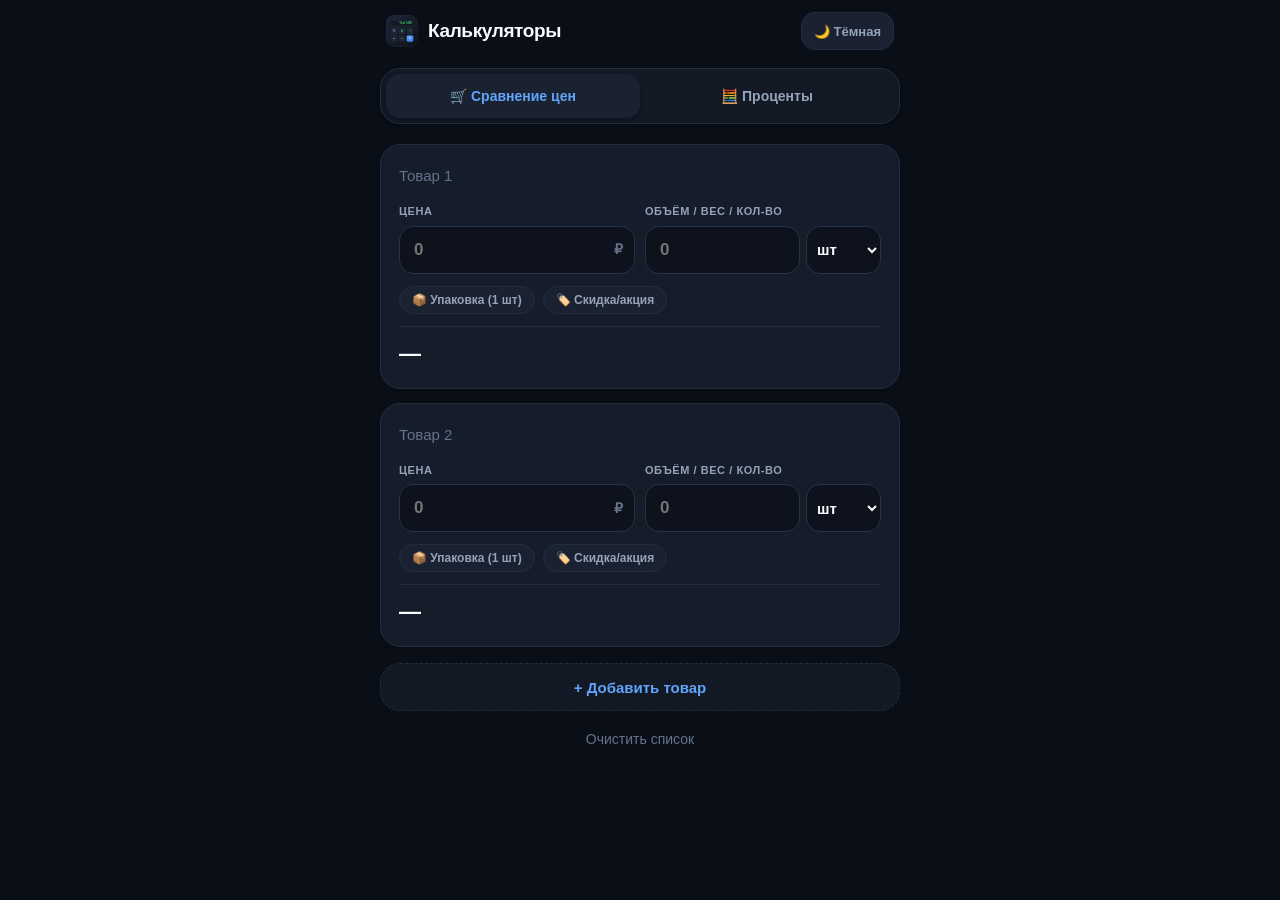
==== commit c225233e: "feat: Price & Percent Calculator v2.0.0 - Modular PWA, smart pricing, 12 percent modes, Android APK " ====
--- a/index.html
+++ b/index.html
@@ -24,9 +24,6 @@
                 <h1 class="brand-name">Калькуляторы</h1>
             </div>
             <div class="header-actions">
-                <a id="apkDownloadBtn" class="apk-btn" href="https://github.com/thathouroff-create/price/releases/latest/download/PriceCalc.apk" download>
-                    📲 APK
-                </a>
                 <button type="button" id="themeToggleBtn" class="theme-btn" aria-label="Сменить тему оформления">
                     🌙 Тёмная
                 </button>
--- a/css/app.css
+++ b/css/app.css
@@ -164,7 +164,7 @@
   gap: 8px;
 }
 
-.theme-btn, .apk-btn, .icon-btn {
+.theme-btn, .icon-btn {
   background: var(--bg-surface-elevated);
   border: 1px solid var(--card-border);
   color: var(--text-secondary);
@@ -181,15 +181,10 @@
   text-decoration: none;
 }
 
-.theme-btn:hover, .apk-btn:hover, .icon-btn:hover {
+.theme-btn:hover, .icon-btn:hover {
   background: var(--card-hover);
   color: var(--text-primary);
   border-color: var(--accent);
-}
-
-.apk-btn {
-  color: var(--accent-light);
-  border-color: var(--accent-glow);
 }
 
 /* Nav Tabs */
@@ -562,6 +557,52 @@
 }
 
 /* Percent App Styles */
+.pct-inputs-grid {
+  display: grid;
+  grid-template-columns: 1fr auto 1fr;
+  align-items: flex-end;
+  gap: 10px;
+  margin-bottom: 16px;
+}
+
+.pct-operator-chip {
+  padding-bottom: 14px;
+  font-size: 13px;
+  font-weight: 700;
+  color: var(--text-secondary);
+  text-align: center;
+  white-space: nowrap;
+}
+
+.pct-field-label {
+  font-size: 11px;
+  font-weight: 700;
+  color: var(--text-secondary);
+  text-transform: uppercase;
+  letter-spacing: 0.04em;
+  margin-bottom: 6px;
+  display: block;
+  overflow: hidden;
+  text-overflow: ellipsis;
+  white-space: nowrap;
+}
+
+@media (max-width: 420px) {
+  .pct-inputs-grid {
+    grid-template-columns: 1fr;
+    gap: 12px;
+  }
+  .pct-operator-chip {
+    padding-bottom: 0;
+    margin: -4px auto;
+    background: var(--bg-surface);
+    padding: 4px 12px;
+    border-radius: var(--radius-pill);
+    font-size: 12px;
+    border: 1px solid var(--card-border);
+  }
+}
+
 .swap-btn {
   background: var(--bg-surface-elevated);
   border: 1px solid var(--card-border);
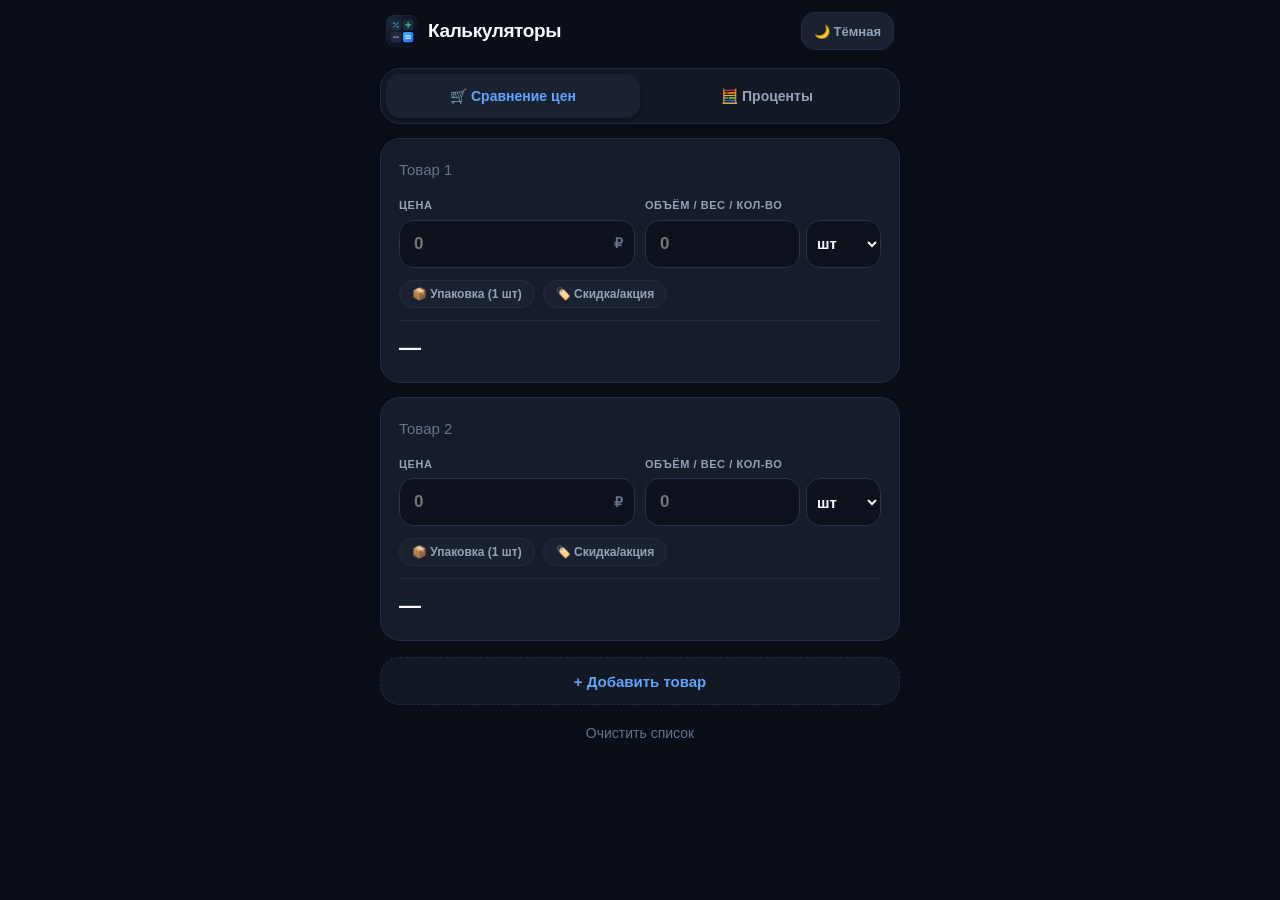
==== commit 7dc8ff9b: "feat: rename to 'РљР°Р»СЊРєСѓР»СЏС‚РѕСЂС‹', new emblem icon, Clear action, compact mobile layout and" ====
--- a/index.html
+++ b/index.html
@@ -12,7 +12,7 @@
     <link rel="icon" type="image/svg+xml" href="./icons/icon.svg">
     <link rel="apple-touch-icon" href="./icons/icon-192.png">
     <link rel="manifest" href="./manifest.json">
-    <title>Калькулятор цен и процентов</title>
+    <title>Калькуляторы</title>
     <link rel="stylesheet" href="./css/app.css">
 </head>
 <body>
--- a/css/app.css
+++ b/css/app.css
@@ -194,11 +194,46 @@
   border: 1px solid var(--card-border);
   border-radius: var(--radius-lg);
   padding: 5px;
-  margin-bottom: 20px;
+  margin-bottom: 14px;
   box-shadow: var(--shadow-sm);
   position: sticky;
   top: env(safe-area-inset-top, 8px);
   z-index: 10;
+}
+
+@media (max-width: 600px) {
+  body {
+    padding: env(safe-area-inset-top, 8px) 10px calc(env(safe-area-inset-bottom, 16px) + 16px) 10px;
+  }
+  .app-header {
+    padding: 6px 2px 10px 2px;
+  }
+  .brand-name {
+    font-size: 17px;
+  }
+  .brand-icon {
+    width: 28px;
+    height: 28px;
+  }
+  .theme-btn, .icon-btn {
+    padding: 6px 10px;
+    min-height: 32px;
+    font-size: 12px;
+  }
+  .tabs-nav {
+    padding: 4px;
+    margin-bottom: 10px;
+  }
+  .tab-btn {
+    padding: 8px 6px;
+    min-height: 38px;
+    font-size: 13px;
+    gap: 6px;
+  }
+  .bento-card {
+    padding: 12px 14px;
+    margin-bottom: 10px;
+  }
 }
 
 .tab-btn {
@@ -557,17 +592,66 @@
 }
 
 /* Percent App Styles */
+/* Percent App Styles - Mobile Optimized & Compact */
+#tab-percent .bento-card {
+  padding: 12px 14px;
+  margin-bottom: 10px;
+}
+
+.pct-card-top {
+  display: flex;
+  justify-content: space-between;
+  align-items: center;
+  margin-bottom: 8px;
+}
+
+.pct-card-heading {
+  font-size: 11px;
+  font-weight: 700;
+  color: var(--text-secondary);
+  text-transform: uppercase;
+  letter-spacing: 0.04em;
+}
+
+.pct-header-actions {
+  display: flex;
+  align-items: center;
+  gap: 8px;
+}
+
+#pctOpSelect {
+  font-size: 13.5px;
+  font-weight: 600;
+  padding: 8px 10px;
+  min-height: 40px;
+  height: 40px;
+  letter-spacing: -0.01em;
+}
+
 .pct-inputs-grid {
   display: grid;
   grid-template-columns: 1fr auto 1fr;
   align-items: flex-end;
-  gap: 10px;
-  margin-bottom: 16px;
+  gap: 8px;
+  margin-bottom: 10px;
+}
+
+.pct-inputs-grid .app-input {
+  min-height: 40px;
+  height: 40px;
+  padding: 8px 10px;
+  font-size: 16px;
+  font-weight: 600;
+}
+
+.pct-inputs-grid .input-addon {
+  right: 10px;
+  font-size: 13px;
 }
 
 .pct-operator-chip {
-  padding-bottom: 14px;
-  font-size: 13px;
+  padding-bottom: 10px;
+  font-size: 12px;
   font-weight: 700;
   color: var(--text-secondary);
   text-align: center;
@@ -579,58 +663,64 @@
   font-weight: 700;
   color: var(--text-secondary);
   text-transform: uppercase;
-  letter-spacing: 0.04em;
-  margin-bottom: 6px;
+  letter-spacing: 0.02em;
+  margin-bottom: 4px;
   display: block;
-  overflow: hidden;
-  text-overflow: ellipsis;
-  white-space: nowrap;
-}
-
-@media (max-width: 420px) {
-  .pct-inputs-grid {
-    grid-template-columns: 1fr;
-    gap: 12px;
-  }
-  .pct-operator-chip {
-    padding-bottom: 0;
-    margin: -4px auto;
-    background: var(--bg-surface);
-    padding: 4px 12px;
-    border-radius: var(--radius-pill);
-    font-size: 12px;
-    border: 1px solid var(--card-border);
-  }
+  white-space: normal;
+  line-height: 1.15;
+  word-break: break-word;
+  min-height: 14px;
 }
 
 .swap-btn {
   background: var(--bg-surface-elevated);
   border: 1px solid var(--card-border);
   color: var(--text-secondary);
-  width: 40px;
-  height: 40px;
+  width: 30px;
+  height: 30px;
   border-radius: var(--radius-pill);
   display: flex;
   align-items: center;
   justify-content: center;
-  font-size: 16px;
-  cursor: pointer;
-  transition: transform 0.2s ease;
-  margin: 0 auto;
+  font-size: 14px;
+  cursor: pointer;
+  transition: transform 0.2s ease, color 0.2s ease, border-color 0.2s ease;
 }
 
 .swap-btn:hover {
   transform: rotate(180deg);
   color: var(--accent-light);
+  border-color: var(--accent);
+}
+
+.clear-pct-btn {
+  background: var(--bg-surface-elevated);
+  border: 1px solid var(--card-border);
+  color: var(--text-secondary);
+  padding: 4px 10px;
+  min-height: 30px;
+  border-radius: var(--radius-pill);
+  font-size: 11.5px;
+  font-weight: 600;
+  cursor: pointer;
+  transition: all 0.2s ease;
+  display: inline-flex;
+  align-items: center;
+}
+
+.clear-pct-btn:hover {
+  color: var(--red-light);
+  border-color: var(--red);
+  background: var(--red-glow);
 }
 
 .percent-result-card {
   background: var(--card);
   border: 1px solid var(--card-border);
   border-radius: var(--radius-lg);
-  padding: 20px;
+  padding: 12px 14px;
   text-align: center;
-  margin-top: 16px;
+  margin-top: 10px;
   display: none;
 }
 
@@ -640,27 +730,32 @@
 }
 
 .percent-result-val {
-  font-size: 36px;
+  font-size: 26px;
   font-weight: 800;
   color: var(--accent-light);
-  margin-bottom: 6px;
+  margin-bottom: 4px;
   letter-spacing: -0.02em;
+  line-height: 1.15;
 }
 
 .formula-display {
-  font-size: 14px;
+  font-size: 12px;
   color: var(--text-secondary);
   font-family: monospace;
   background: var(--bg-surface);
-  padding: 6px 12px;
+  padding: 4px 8px;
   border-radius: var(--radius-sm);
   display: inline-block;
-  margin-bottom: 8px;
+  margin-bottom: 4px;
+  max-width: 100%;
+  overflow-x: auto;
+  word-break: break-all;
 }
 
 .step-explanation {
-  font-size: 13px;
+  font-size: 11.5px;
   color: var(--text-muted);
+  line-height: 1.25;
 }
 
 .copy-result-btn {
@@ -668,14 +763,15 @@
   border: 1px solid var(--card-border);
   color: var(--text-secondary);
   border-radius: var(--radius-pill);
-  padding: 8px 16px;
-  font-size: 12px;
-  font-weight: 600;
-  cursor: pointer;
-  margin-top: 14px;
+  padding: 5px 12px;
+  font-size: 11.5px;
+  font-weight: 600;
+  cursor: pointer;
+  margin-top: 8px;
   display: inline-flex;
   align-items: center;
-  gap: 6px;
+  gap: 5px;
+  min-height: 30px;
   transition: all 0.2s ease;
 }
 
@@ -684,21 +780,49 @@
   border-color: var(--accent);
 }
 
-/* History Box */
+/* History Box - Collapsible Accordion */
 .history-section {
-  margin-top: 24px;
+  margin-top: 12px;
+}
+
+.history-accordion {
+  border: 1px solid var(--card-border);
+  border-radius: var(--radius-md);
+  background: var(--bg-surface);
+  overflow: hidden;
+}
+
+.history-summary {
+  padding: 8px 12px;
+  font-size: 11.5px;
+  font-weight: 600;
+  color: var(--text-secondary);
+  cursor: pointer;
+  user-select: none;
+  background: var(--bg-surface-elevated);
+  display: flex;
+  align-items: center;
+  justify-content: space-between;
+}
+
+.history-summary:hover {
+  color: var(--text-primary);
+}
+
+.history-content {
+  padding: 8px 10px;
 }
 
 .history-header {
   display: flex;
   justify-content: space-between;
   align-items: center;
-  margin-bottom: 10px;
-  padding: 0 4px;
+  margin-bottom: 8px;
+  padding: 0 2px;
 }
 
 .history-title {
-  font-size: 13px;
+  font-size: 11px;
   font-weight: 700;
   color: var(--text-secondary);
   text-transform: uppercase;
@@ -709,20 +833,24 @@
   background: transparent;
   border: none;
   color: var(--text-muted);
+  font-size: 11px;
+  cursor: pointer;
+}
+
+.clear-history-btn:hover {
+  color: var(--red-light);
+}
+
+.history-item {
+  background: var(--bg-surface-elevated);
+  border: 1px solid var(--card-border);
+  border-radius: var(--radius-sm);
+  padding: 8px 10px;
+  margin-bottom: 6px;
+  display: flex;
+  justify-content: space-between;
+  align-items: center;
   font-size: 12px;
-  cursor: pointer;
-}
-
-.history-item {
-  background: var(--bg-surface);
-  border: 1px solid var(--card-border);
-  border-radius: var(--radius-md);
-  padding: 10px 14px;
-  margin-bottom: 8px;
-  display: flex;
-  justify-content: space-between;
-  align-items: center;
-  font-size: 13px;
   cursor: pointer;
   transition: border-color 0.2s ease;
 }
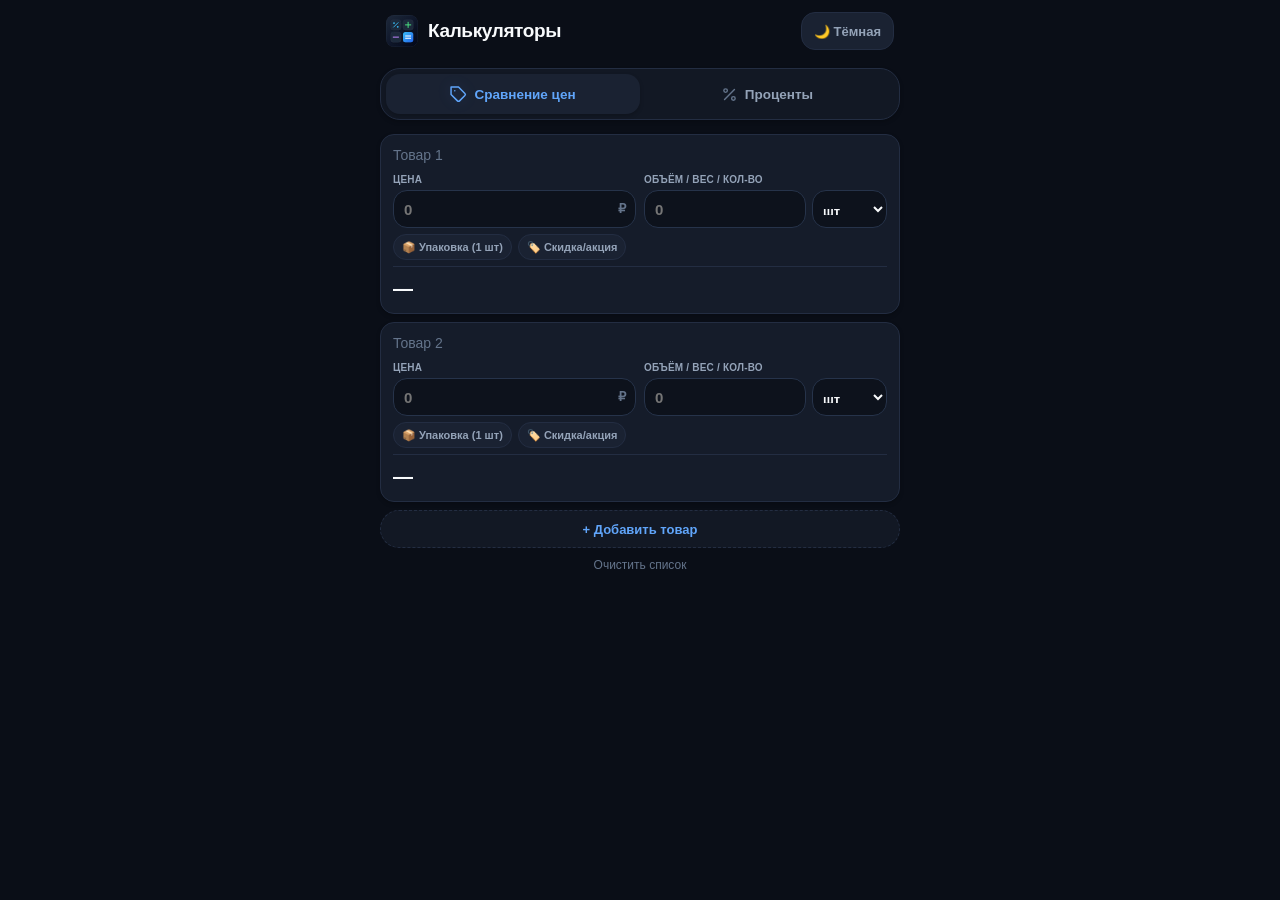
==== commit 864222c0: "feat(v2.2.0): short icon label 'РљР°Р»СЊРє', compact price tab, tab swipe navigation, vector SVG tab" ====
--- a/index.html
+++ b/index.html
@@ -33,10 +33,21 @@
         <!-- Navigation Tabs -->
         <nav class="tabs-nav" role="tablist" aria-label="Режимы калькулятора">
             <button type="button" class="tab-btn" role="tab" id="tabPrice" data-tab="price" aria-selected="true" aria-controls="panelPrice" tabindex="0">
-                🛒 Сравнение цен
+                <svg class="tab-icon" width="18" height="18" viewBox="0 0 24 24" fill="none" stroke="currentColor" stroke-width="2" stroke-linecap="round" stroke-linejoin="round" aria-hidden="true">
+                    <path d="M20.59 13.41l-7.17 7.17a2 2 0 0 1-2.83 0L2 12V2h10l8.59 8.59a2 2 0 0 1 0 2.82z"/>
+                    <line x1="7" y1="7" x2="7.01" y2="7"/>
+                </svg>
+                <span class="tab-label-full">Сравнение цен</span>
+                <span class="tab-label-short">Цены</span>
             </button>
             <button type="button" class="tab-btn" role="tab" id="tabPercent" data-tab="percent" aria-selected="false" aria-controls="panelPercent" tabindex="-1">
-                🧮 Проценты
+                <svg class="tab-icon" width="18" height="18" viewBox="0 0 24 24" fill="none" stroke="currentColor" stroke-width="2" stroke-linecap="round" stroke-linejoin="round" aria-hidden="true">
+                    <line x1="19" y1="5" x2="5" y2="19"/>
+                    <circle cx="6.5" cy="6.5" r="2.5"/>
+                    <circle cx="17.5" cy="17.5" r="2.5"/>
+                </svg>
+                <span class="tab-label-full">Проценты</span>
+                <span class="tab-label-short">Проценты</span>
             </button>
         </nav>
 
--- a/css/app.css
+++ b/css/app.css
@@ -241,9 +241,9 @@
   display: flex;
   align-items: center;
   justify-content: center;
-  gap: 8px;
-  padding: 12px 8px;
-  font-size: 14px;
+  gap: 7px;
+  padding: 8px 10px;
+  font-size: 13.5px;
   font-weight: 600;
   color: var(--text-secondary);
   background: transparent;
@@ -251,7 +251,15 @@
   border-radius: var(--radius-md);
   cursor: pointer;
   transition: all 0.2s cubic-bezier(0.4, 0, 0.2, 1);
-  min-height: 44px;
+  min-height: 40px;
+}
+
+.tab-icon {
+  width: 17px;
+  height: 17px;
+  flex-shrink: 0;
+  stroke: var(--text-muted);
+  transition: stroke 0.2s ease, transform 0.2s ease, filter 0.2s ease;
 }
 
 .tab-btn[aria-selected="true"] {
@@ -260,19 +268,51 @@
   box-shadow: var(--shadow-sm);
 }
 
+.tab-btn[aria-selected="true"] .tab-icon {
+  stroke: var(--accent-light);
+  filter: drop-shadow(0 0 6px var(--accent-glow));
+  transform: scale(1.05);
+}
+
+.tab-label-short {
+  display: none;
+}
+
+@media (max-width: 360px) {
+  .tab-label-full {
+    display: none;
+  }
+  .tab-label-short {
+    display: inline;
+  }
+}
+
 /* Cards & Sections */
 .tab-panel {
   display: none;
-  animation: fadeIn 0.2s ease-out;
+  touch-action: pan-y;
 }
 
 .tab-panel.active {
   display: block;
 }
 
-@keyframes fadeIn {
-  from { opacity: 0; transform: translateY(4px); }
-  to { opacity: 1; transform: translateY(0); }
+@keyframes slideFromRight {
+  from { opacity: 0; transform: translateX(20px); }
+  to { opacity: 1; transform: translateX(0); }
+}
+
+@keyframes slideFromLeft {
+  from { opacity: 0; transform: translateX(-20px); }
+  to { opacity: 1; transform: translateX(0); }
+}
+
+.tab-panel.active.slide-left {
+  animation: slideFromRight 0.22s cubic-bezier(0.2, 0.9, 0.3, 1) forwards;
+}
+
+.tab-panel.active.slide-right {
+  animation: slideFromLeft 0.22s cubic-bezier(0.2, 0.9, 0.3, 1) forwards;
 }
 
 .bento-card {
@@ -591,8 +631,128 @@
   color: var(--text-secondary);
 }
 
-/* Percent App Styles */
+/* Price Comparison - Mobile Optimized & Compact */
+#panelPrice .verdict-banner {
+  padding: 10px 12px;
+  margin-bottom: 8px;
+  border-radius: var(--radius-md);
+}
+
+#panelPrice .verdict-title {
+  font-size: 13.5px;
+  margin-bottom: 2px;
+}
+
+#panelPrice .verdict-desc {
+  font-size: 11.5px;
+}
+
+#panelPrice .product-card {
+  padding: 10px 12px;
+  margin-bottom: 8px;
+  border-radius: var(--radius-md);
+}
+
+#panelPrice .card-top {
+  margin-bottom: 6px;
+}
+
+#panelPrice .item-name-input {
+  font-size: 14px;
+  padding: 2px 0;
+}
+
+#panelPrice .delete-card-btn {
+  width: 26px;
+  height: 26px;
+  font-size: 14px;
+}
+
+#panelPrice .input-grid {
+  gap: 8px;
+  margin-bottom: 6px;
+}
+
+#panelPrice .input-cell label {
+  font-size: 10px;
+  font-weight: 700;
+  margin-bottom: 3px;
+  letter-spacing: 0.02em;
+}
+
+#panelPrice .app-input {
+  min-height: 38px;
+  height: 38px;
+  padding: 6px 10px;
+  font-size: 15px;
+}
+
+#panelPrice .select-unit {
+  min-height: 38px;
+  height: 38px;
+  padding: 6px 8px;
+  font-size: 13px;
+  width: 68px;
+}
+
+#panelPrice .input-addon {
+  right: 10px;
+  font-size: 13px;
+}
+
+#panelPrice .options-strip {
+  gap: 6px;
+  margin-bottom: 6px;
+}
+
+#panelPrice .pill-toggle {
+  padding: 3px 8px;
+  font-size: 11px;
+  min-height: 26px;
+}
+
+#panelPrice .sub-panel {
+  padding: 8px 10px;
+  margin-bottom: 6px;
+}
+
+#panelPrice .card-result-row {
+  padding-top: 6px;
+  margin-top: 6px;
+}
+
+#panelPrice .price-num {
+  font-size: 20px;
+  font-weight: 800;
+}
+
+#panelPrice .price-unit-tag {
+  font-size: 12px;
+}
+
+#panelPrice .badge-best, #panelPrice .badge-diff {
+  padding: 3px 8px;
+  font-size: 11px;
+}
+
+#panelPrice .action-btn-row {
+  margin: 8px 0 16px 0;
+  gap: 6px;
+}
+
+#panelPrice .btn-secondary {
+  padding: 8px 12px;
+  min-height: 38px;
+  font-size: 13px;
+}
+
+#panelPrice .btn-clear {
+  padding: 4px;
+  font-size: 12px;
+}
+
 /* Percent App Styles - Mobile Optimized & Compact */
+#panelPercent .bento-card,
 #tab-percent .bento-card {
   padding: 12px 14px;
   margin-bottom: 10px;
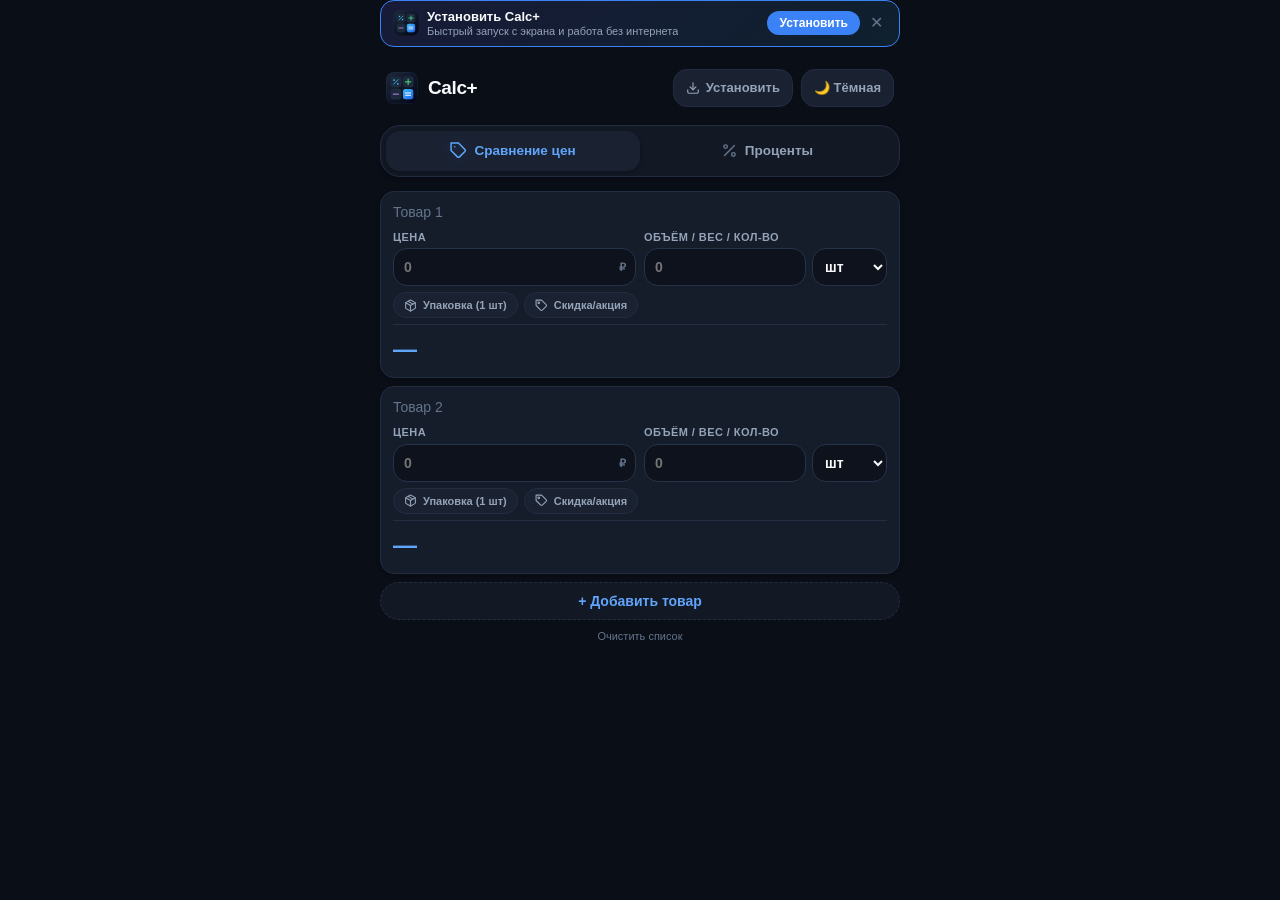
==== commit 262e3126: "feat(v2.3.0): rename to Calc+, PWA install prompt banner, fullscreen high-sensitivity swipe, unified" ====
--- a/index.html
+++ b/index.html
@@ -12,18 +12,41 @@
     <link rel="icon" type="image/svg+xml" href="./icons/icon.svg">
     <link rel="apple-touch-icon" href="./icons/icon-192.png">
     <link rel="manifest" href="./manifest.json">
-    <title>Калькуляторы</title>
+    <title>Calc+</title>
     <link rel="stylesheet" href="./css/app.css">
 </head>
 <body>
     <div class="app-container">
+        <!-- PWA Install Banner -->
+        <aside id="pwaInstallBanner" class="pwa-install-banner" style="display: none;" aria-label="Предложение установки">
+            <div class="pwa-install-info">
+                <img src="./icons/icon.svg" alt="" class="pwa-install-icon" width="32" height="32">
+                <div class="pwa-install-text">
+                    <strong class="pwa-install-title">Установить Calc+</strong>
+                    <span class="pwa-install-desc">Быстрый запуск с экрана и работа без интернета</span>
+                </div>
+            </div>
+            <div class="pwa-install-actions">
+                <button type="button" id="pwaInstallConfirm" class="pwa-confirm-btn">Установить</button>
+                <button type="button" id="pwaInstallDismiss" class="pwa-dismiss-btn" aria-label="Закрыть">✕</button>
+            </div>
+        </aside>
+
         <!-- Header -->
         <header class="app-header">
             <div class="brand-title">
-                <img src="./icons/icon.svg" alt="" class="brand-icon" width="32" height="32">
-                <h1 class="brand-name">Калькуляторы</h1>
+                <img src="./icons/icon.svg" alt="" class="brand-icon" width="28" height="28">
+                <h1 class="brand-name">Calc+</h1>
             </div>
             <div class="header-actions">
+                <button type="button" id="installAppBtn" class="theme-btn install-btn" aria-label="Установить приложение" style="display: none;">
+                    <svg width="14" height="14" viewBox="0 0 24 24" fill="none" stroke="currentColor" stroke-width="2" stroke-linecap="round" stroke-linejoin="round" aria-hidden="true">
+                        <path d="M21 15v4a2 2 0 0 1-2 2H5a2 2 0 0 1-2-2v-4"/>
+                        <polyline points="7 10 12 15 17 10"/>
+                        <line x1="12" y1="15" x2="12" y2="3"/>
+                    </svg>
+                    <span>Установить</span>
+                </button>
                 <button type="button" id="themeToggleBtn" class="theme-btn" aria-label="Сменить тему оформления">
                     🌙 Тёмная
                 </button>
--- a/css/app.css
+++ b/css/app.css
@@ -5,6 +5,7 @@
 
 :root {
   --font-sans: -apple-system, BlinkMacSystemFont, 'Segoe UI', Roboto, Helvetica, Arial, sans-serif;
+  --font-mono: ui-monospace, SFMono-Regular, Consolas, monospace;
   --radius-sm: 8px;
   --radius-md: 14px;
   --radius-lg: 20px;
@@ -298,21 +299,120 @@
 }
 
 @keyframes slideFromRight {
-  from { opacity: 0; transform: translateX(20px); }
+  from { opacity: 0; transform: translateX(24px); }
   to { opacity: 1; transform: translateX(0); }
 }
 
 @keyframes slideFromLeft {
-  from { opacity: 0; transform: translateX(-20px); }
+  from { opacity: 0; transform: translateX(-24px); }
   to { opacity: 1; transform: translateX(0); }
 }
 
 .tab-panel.active.slide-left {
-  animation: slideFromRight 0.22s cubic-bezier(0.2, 0.9, 0.3, 1) forwards;
+  animation: slideFromRight 0.14s cubic-bezier(0.1, 0.9, 0.2, 1) forwards;
 }
 
 .tab-panel.active.slide-right {
-  animation: slideFromLeft 0.22s cubic-bezier(0.2, 0.9, 0.3, 1) forwards;
+  animation: slideFromLeft 0.14s cubic-bezier(0.1, 0.9, 0.2, 1) forwards;
+}
+
+/* PWA Install Banner */
+.pwa-install-banner {
+  display: flex;
+  align-items: center;
+  justify-content: space-between;
+  background: linear-gradient(135deg, rgba(99, 102, 241, 0.15) 0%, rgba(56, 189, 248, 0.1) 100%);
+  border: 1px solid var(--accent);
+  border-radius: var(--radius-md);
+  padding: 8px 12px;
+  margin-bottom: 10px;
+  gap: 8px;
+  animation: fadeIn 0.2s ease-out;
+}
+
+.pwa-install-info {
+  display: flex;
+  align-items: center;
+  gap: 8px;
+  min-width: 0;
+}
+
+.pwa-install-icon {
+  width: 26px;
+  height: 26px;
+  border-radius: var(--radius-sm);
+  flex-shrink: 0;
+}
+
+.pwa-install-text {
+  display: flex;
+  flex-direction: column;
+  min-width: 0;
+}
+
+.pwa-install-title {
+  font-size: 13px;
+  font-weight: 700;
+  color: var(--text-primary);
+  line-height: 1.2;
+}
+
+.pwa-install-desc {
+  font-size: 11px;
+  color: var(--text-secondary);
+  white-space: nowrap;
+  overflow: hidden;
+  text-overflow: ellipsis;
+  line-height: 1.2;
+}
+
+.pwa-install-actions {
+  display: flex;
+  align-items: center;
+  gap: 6px;
+  flex-shrink: 0;
+}
+
+.pwa-confirm-btn {
+  background: var(--accent);
+  color: #fff;
+  border: none;
+  border-radius: var(--radius-pill);
+  padding: 5px 12px;
+  font-size: 12px;
+  font-weight: 700;
+  cursor: pointer;
+  transition: opacity 0.15s ease;
+}
+
+.pwa-confirm-btn:hover {
+  opacity: 0.9;
+}
+
+.pwa-dismiss-btn {
+  background: transparent;
+  color: var(--text-muted);
+  border: none;
+  font-size: 16px;
+  cursor: pointer;
+  padding: 4px;
+  line-height: 1;
+}
+
+.pwa-dismiss-btn:hover {
+  color: var(--text-primary);
+}
+
+.pill-svg {
+  width: 13px;
+  height: 13px;
+  flex-shrink: 0;
+  stroke: var(--text-secondary);
+  transition: stroke 0.2s ease;
+}
+
+.pill-toggle.active .pill-svg {
+  stroke: var(--accent-light);
 }
 
 .bento-card {
@@ -639,12 +739,13 @@
 }
 
 #panelPrice .verdict-title {
-  font-size: 13.5px;
+  font-size: 14px;
+  font-weight: 700;
   margin-bottom: 2px;
 }
 
 #panelPrice .verdict-desc {
-  font-size: 11.5px;
+  font-size: 11px;
 }
 
 #panelPrice .product-card {
@@ -659,6 +760,7 @@
 
 #panelPrice .item-name-input {
   font-size: 14px;
+  font-weight: 600;
   padding: 2px 0;
 }
 
@@ -674,30 +776,38 @@
 }
 
 #panelPrice .input-cell label {
-  font-size: 10px;
+  font-size: 11px;
   font-weight: 700;
   margin-bottom: 3px;
-  letter-spacing: 0.02em;
+  letter-spacing: 0.04em;
 }
 
 #panelPrice .app-input {
   min-height: 38px;
   height: 38px;
   padding: 6px 10px;
-  font-size: 15px;
-}
-
-#panelPrice .select-unit {
+  font-size: 14px;
+  font-weight: 600;
+}
+
+#panelPrice .select-unit,
+.select-unit {
   min-height: 38px;
   height: 38px;
-  padding: 6px 8px;
-  font-size: 13px;
-  width: 68px;
+  padding: 0 8px;
+  font-size: 14px;
+  font-weight: 600;
+  line-height: 36px;
+  width: 75px;
+  box-sizing: border-box;
+  display: inline-block;
+  vertical-align: middle;
 }
 
 #panelPrice .input-addon {
   right: 10px;
-  font-size: 13px;
+  font-size: 11px;
+  font-weight: 700;
 }
 
 #panelPrice .options-strip {
@@ -706,7 +816,7 @@
 }
 
 #panelPrice .pill-toggle {
-  padding: 3px 8px;
+  padding: 4px 10px;
   font-size: 11px;
   min-height: 26px;
 }
@@ -722,12 +832,14 @@
 }
 
 #panelPrice .price-num {
-  font-size: 20px;
+  font-size: 24px;
   font-weight: 800;
+  color: var(--accent-light);
 }
 
 #panelPrice .price-unit-tag {
-  font-size: 12px;
+  font-size: 11px;
+  font-weight: 600;
 }
 
 #panelPrice .badge-best, #panelPrice .badge-diff {
@@ -743,12 +855,12 @@
 #panelPrice .btn-secondary {
   padding: 8px 12px;
   min-height: 38px;
-  font-size: 13px;
+  font-size: 14px;
 }
 
 #panelPrice .btn-clear {
   padding: 4px;
-  font-size: 12px;
+  font-size: 11px;
 }
 
 /* Percent App Styles - Mobile Optimized & Compact */
@@ -780,11 +892,11 @@
 }
 
 #pctOpSelect {
-  font-size: 13.5px;
+  font-size: 14px;
   font-weight: 600;
   padding: 8px 10px;
-  min-height: 40px;
-  height: 40px;
+  min-height: 38px;
+  height: 38px;
   letter-spacing: -0.01em;
 }
 
@@ -797,21 +909,22 @@
 }
 
 .pct-inputs-grid .app-input {
-  min-height: 40px;
-  height: 40px;
-  padding: 8px 10px;
-  font-size: 16px;
+  min-height: 38px;
+  height: 38px;
+  padding: 6px 10px;
+  font-size: 14px;
   font-weight: 600;
 }
 
 .pct-inputs-grid .input-addon {
   right: 10px;
-  font-size: 13px;
+  font-size: 11px;
+  font-weight: 700;
 }
 
 .pct-operator-chip {
   padding-bottom: 10px;
-  font-size: 12px;
+  font-size: 11px;
   font-weight: 700;
   color: var(--text-secondary);
   text-align: center;
@@ -823,7 +936,7 @@
   font-weight: 700;
   color: var(--text-secondary);
   text-transform: uppercase;
-  letter-spacing: 0.02em;
+  letter-spacing: 0.04em;
   margin-bottom: 4px;
   display: block;
   white-space: normal;
@@ -860,8 +973,8 @@
   padding: 4px 10px;
   min-height: 30px;
   border-radius: var(--radius-pill);
-  font-size: 11.5px;
-  font-weight: 600;
+  font-size: 11px;
+  font-weight: 700;
   cursor: pointer;
   transition: all 0.2s ease;
   display: inline-flex;
@@ -890,12 +1003,49 @@
 }
 
 .percent-result-val {
-  font-size: 26px;
+  font-size: 24px;
   font-weight: 800;
   color: var(--accent-light);
   margin-bottom: 4px;
   letter-spacing: -0.02em;
   line-height: 1.15;
+}
+
+.formula-display {
+  font-size: 12px;
+  font-family: var(--font-mono);
+  color: var(--text-secondary);
+  background: var(--bg-surface);
+  padding: 4px 8px;
+  border-radius: var(--radius-sm);
+  display: inline-block;
+  margin-bottom: 4px;
+  max-width: 100%;
+  overflow-x: auto;
+  word-break: break-all;
+}
+
+.step-explanation {
+  font-size: 11px;
+  color: var(--text-muted);
+  line-height: 1.25;
+}
+
+.copy-result-btn {
+  background: var(--bg-surface-elevated);
+  border: 1px solid var(--card-border);
+  color: var(--text-secondary);
+  border-radius: var(--radius-pill);
+  padding: 5px 12px;
+  font-size: 11px;
+  font-weight: 600;
+  cursor: pointer;
+  margin-top: 8px;
+  display: inline-flex;
+  align-items: center;
+  gap: 5px;
+  min-height: 30px;
+  transition: all 0.2s ease;
 }
 
 .formula-display {
